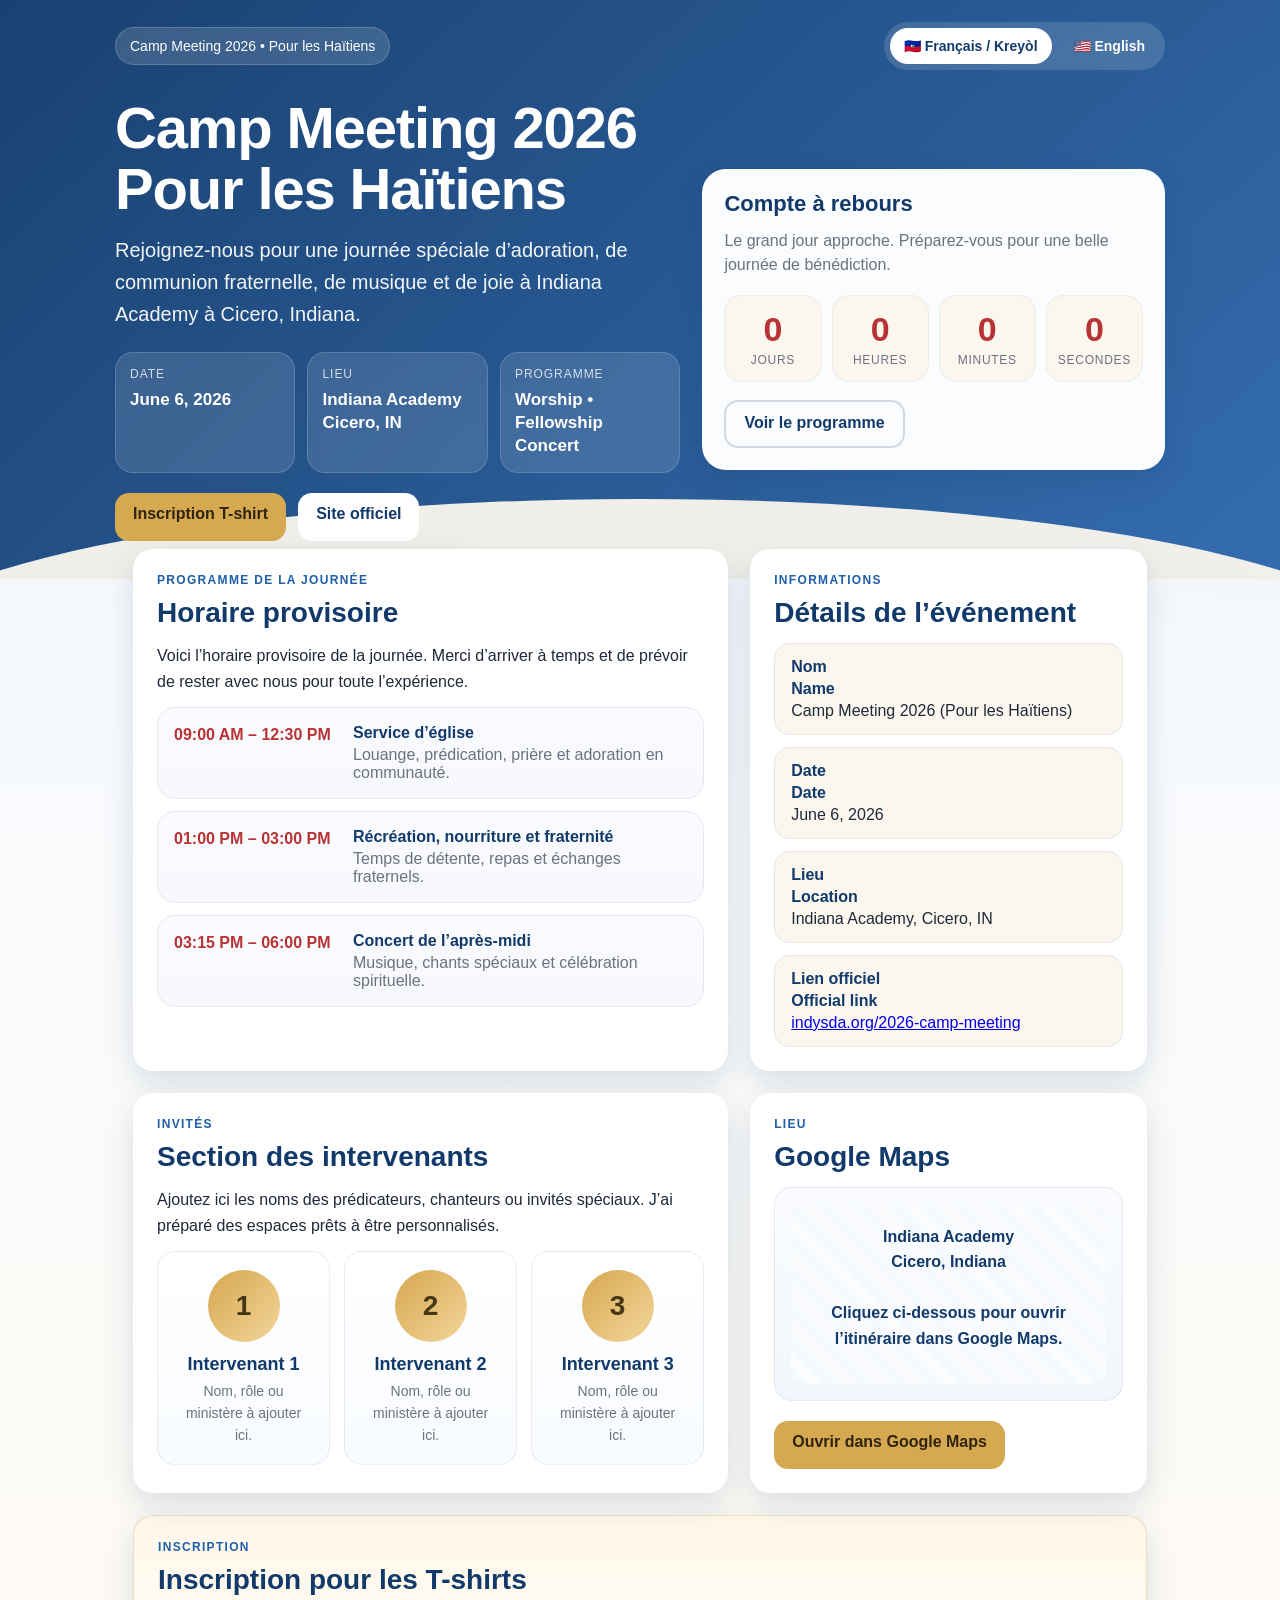
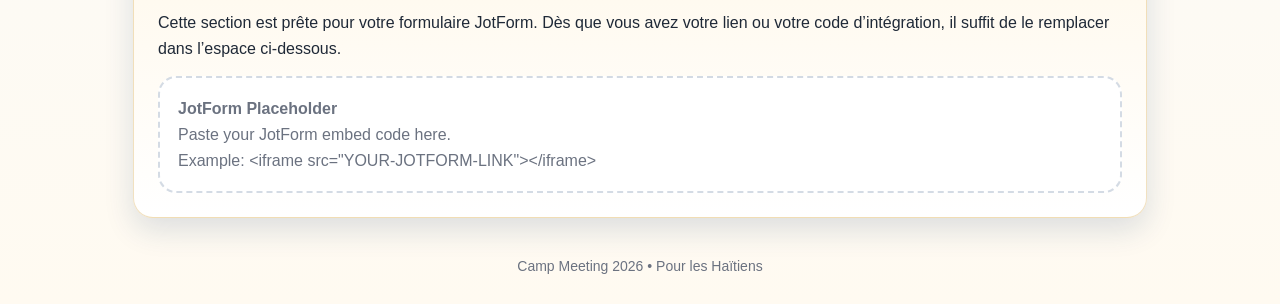
==== index.html @ 00082ad9 "Rename camp meeting 2026.html to index.html" ====
<!DOCTYPE html>
<html lang="en">
<head>
  <meta charset="UTF-8" />
  <meta name="viewport" content="width=device-width, initial-scale=1.0" />
  <title>Camp Meeting 2026 (Pour les Haïtiens)</title>
  <style>
    :root{
      --navy:#113a6b;
      --blue:#1f5ea8;
      --gold:#d6a84f;
      --cream:#fbf7ef;
      --red:#b83333;
      --text:#1f2937;
      --muted:#6b7280;
      --white:#ffffff;
      --shadow:0 12px 30px rgba(17,58,107,.14);
      --radius:20px;
    }

    *{box-sizing:border-box}
    html{scroll-behavior:smooth}
    body{
      margin:0;
      font-family: Arial, Helvetica, sans-serif;
      color:var(--text);
      background:
        radial-gradient(circle at top right, rgba(214,168,79,.18), transparent 28%),
        linear-gradient(180deg, #eef4fb 0%, #f8fafc 45%, #fffaf1 100%);
    }

    .hero{
      position:relative;
      overflow:hidden;
      padding:22px 18px 38px;
      background:
        linear-gradient(135deg, rgba(17,58,107,.96), rgba(31,94,168,.90)),
        url('') center/cover no-repeat;
      color:var(--white);
    }

    .hero::after{
      content:"";
      position:absolute;
      inset:auto -10% -80px -10%;
      height:160px;
      background:var(--cream);
      border-radius:50% 50% 0 0 / 100% 100% 0 0;
      opacity:.95;
    }

    .wrap{
      max-width:1050px;
      margin:0 auto;
      position:relative;
      z-index:2;
    }

    .topbar{
      display:flex;
      gap:12px;
      justify-content:space-between;
      align-items:center;
      flex-wrap:wrap;
      margin-bottom:28px;
    }

    .badge{
      display:inline-flex;
      align-items:center;
      gap:8px;
      background:rgba(255,255,255,.14);
      border:1px solid rgba(255,255,255,.18);
      padding:10px 14px;
      border-radius:999px;
      font-size:14px;
      backdrop-filter: blur(6px);
    }

    .lang-toggle{
      display:flex;
      gap:8px;
      background:rgba(255,255,255,.14);
      padding:6px;
      border-radius:999px;
      backdrop-filter: blur(6px);
    }

    .lang-btn{
      border:none;
      background:transparent;
      color:#fff;
      padding:10px 14px;
      border-radius:999px;
      cursor:pointer;
      font-weight:700;
      font-size:14px;
    }

    .lang-btn.active{
      background:#fff;
      color:var(--navy);
    }

    .hero-grid{
      display:grid;
      grid-template-columns:1.1fr .9fr;
      gap:22px;
      align-items:center;
    }

    .hero h1{
      font-size:clamp(32px, 6vw, 58px);
      line-height:1.05;
      margin:0 0 14px;
      letter-spacing:-.02em;
    }

    .hero p.lead{
      font-size:clamp(16px, 2.6vw, 20px);
      line-height:1.6;
      margin:0 0 22px;
      max-width:650px;
      color:rgba(255,255,255,.94);
    }

    .hero-meta{
      display:grid;
      grid-template-columns:repeat(3, minmax(120px,1fr));
      gap:12px;
      margin-top:18px;
    }

    .meta-card{
      background:rgba(255,255,255,.12);
      border:1px solid rgba(255,255,255,.16);
      border-radius:18px;
      padding:14px;
      min-height:92px;
      backdrop-filter: blur(5px);
    }

    .meta-label{
      display:block;
      font-size:12px;
      letter-spacing:.08em;
      text-transform:uppercase;
      opacity:.78;
      margin-bottom:8px;
    }

    .meta-value{
      font-size:17px;
      line-height:1.35;
      font-weight:700;
    }

    .countdown-card{
      background:rgba(255,255,255,.98);
      color:var(--navy);
      border-radius:24px;
      box-shadow:var(--shadow);
      padding:22px;
    }

    .countdown-card h2{
      margin:0 0 12px;
      font-size:22px;
    }

    .countdown-sub{
      color:var(--muted);
      margin:0 0 18px;
      line-height:1.5;
    }

    .count-grid{
      display:grid;
      grid-template-columns:repeat(4,1fr);
      gap:10px;
    }

    .count-box{
      background:var(--cream);
      border-radius:18px;
      padding:14px 10px;
      text-align:center;
      border:1px solid rgba(17,58,107,.06);
    }

    .count-num{
      display:block;
      font-size:clamp(22px, 4vw, 34px);
      font-weight:800;
      color:var(--red);
    }

    .count-label{
      font-size:12px;
      letter-spacing:.06em;
      text-transform:uppercase;
      color:var(--muted);
      margin-top:4px;
    }

    .cta-row{
      display:flex;
      flex-wrap:wrap;
      gap:12px;
      margin-top:20px;
    }

    .btn{
      display:inline-flex;
      justify-content:center;
      align-items:center;
      min-height:48px;
      padding:12px 18px;
      border-radius:14px;
      text-decoration:none;
      font-weight:700;
      transition:.2s ease;
    }

    .btn-primary{
      background:var(--gold);
      color:#2f2410;
    }

    .btn-secondary{
      background:#fff;
      color:var(--navy);
    }

    .btn-outline{
      background:transparent;
      color:var(--navy);
      border:2px solid rgba(17,58,107,.18);
    }

    .btn:hover{transform:translateY(-1px)}

    main{
      max-width:1050px;
      margin:-30px auto 40px;
      padding:0 18px;
      position:relative;
      z-index:3;
    }

    .grid{
      display:grid;
      grid-template-columns:1.2fr .8fr;
      gap:22px;
      margin-bottom:22px;
    }

    .card{
      background:var(--white);
      border-radius:var(--radius);
      box-shadow:var(--shadow);
      padding:24px;
    }

    .card h2{
      margin:0 0 14px;
      color:var(--navy);
      font-size:28px;
    }

    .card p{
      line-height:1.65;
      margin:0 0 12px;
    }

    .eyebrow{
      display:inline-block;
      font-size:12px;
      letter-spacing:.11em;
      text-transform:uppercase;
      color:var(--blue);
      font-weight:700;
      margin-bottom:10px;
    }

    .schedule-list{
      display:grid;
      gap:12px;
      margin-top:12px;
    }

    .schedule-item{
      display:grid;
      grid-template-columns:165px 1fr;
      gap:14px;
      align-items:start;
      padding:16px;
      border-radius:18px;
      background:linear-gradient(180deg, #f9fbff, #f7f8fb);
      border:1px solid rgba(17,58,107,.08);
    }

    .time{
      font-weight:800;
      color:var(--red);
      line-height:1.4;
    }

    .event{
      font-weight:700;
      color:var(--navy);
      margin-bottom:4px;
    }

    .muted{
      color:var(--muted);
    }

    .speaker-grid{
      display:grid;
      grid-template-columns:repeat(3,1fr);
      gap:14px;
      margin-top:8px;
    }

    .speaker{
      border-radius:18px;
      padding:18px;
      background:linear-gradient(180deg, #fff, #f8fbff);
      border:1px solid rgba(17,58,107,.08);
      text-align:center;
    }

    .speaker-photo{
      width:72px;
      height:72px;
      margin:0 auto 12px;
      border-radius:50%;
      background:linear-gradient(135deg, var(--gold), #f3d59b);
      display:flex;
      align-items:center;
      justify-content:center;
      color:#483714;
      font-size:28px;
      font-weight:800;
    }

    .speaker h3{
      margin:0 0 6px;
      color:var(--navy);
      font-size:18px;
    }

    .speaker p{
      margin:0;
      font-size:14px;
      color:var(--muted);
      line-height:1.55;
    }

    .info-list{
      display:grid;
      gap:12px;
      margin-top:14px;
    }

    .info-row{
      padding:14px 16px;
      border-radius:16px;
      background:var(--cream);
      border:1px solid rgba(17,58,107,.08);
    }

    .info-row strong{
      display:block;
      color:var(--navy);
      margin-bottom:4px;
    }

    .map-box{
      overflow:hidden;
      border-radius:18px;
      border:1px solid rgba(17,58,107,.08);
      background:linear-gradient(180deg,#f9fbff,#f2f6fc);
      padding:16px;
    }

    .map-placeholder{
      min-height:180px;
      border-radius:16px;
      display:flex;
      align-items:center;
      justify-content:center;
      text-align:center;
      padding:20px;
      color:var(--navy);
      background:
        linear-gradient(rgba(255,255,255,.72), rgba(255,255,255,.72)),
        repeating-linear-gradient(
          45deg,
          #dfe9f7,
          #dfe9f7 12px,
          #edf3fb 12px,
          #edf3fb 24px
        );
      font-weight:700;
      line-height:1.6;
    }

    .shirt-box{
      background:linear-gradient(180deg, #fff8ea, #fff);
      border:1px solid rgba(214,168,79,.35);
    }

    .embed-placeholder{
      margin-top:14px;
      padding:18px;
      border-radius:18px;
      border:2px dashed rgba(17,58,107,.18);
      background:#fff;
      color:var(--muted);
      line-height:1.6;
    }

    footer{
      max-width:1050px;
      margin:0 auto 30px;
      padding:0 18px;
      color:var(--muted);
      text-align:center;
      font-size:14px;
    }

    [data-lang] { display:none; }
    [data-lang].active { display:block; }

    @media (max-width: 900px){
      .hero-grid,
      .grid{
        grid-template-columns:1fr;
      }
      .hero-meta{
        grid-template-columns:1fr;
      }
      .speaker-grid{
        grid-template-columns:1fr;
      }
    }

    @media (max-width: 680px){
      .hero{
        padding:16px 14px 32px;
      }
      main{
        padding:0 14px;
      }
      .card{
        padding:18px;
      }
      .count-grid{
        grid-template-columns:repeat(2,1fr);
      }
      .schedule-item{
        grid-template-columns:1fr;
      }
      .time{
        font-size:15px;
      }
      .lang-toggle{
        width:100%;
        justify-content:center;
      }
      .lang-btn{
        flex:1;
      }
      .topbar{
        align-items:stretch;
      }
    }
  </style>
</head>
<body>
  <header class="hero">
    <div class="wrap">
      <div class="topbar">
        <div class="badge">Camp Meeting 2026 • Pour les Haïtiens</div>
        <div class="lang-toggle" aria-label="Language toggle">
          <button class="lang-btn active" data-switch="frht">🇭🇹 Français / Kreyòl</button>
          <button class="lang-btn" data-switch="en">🇺🇸 English</button>
        </div>
      </div>

      <div class="hero-grid">
        <div>
          <div data-lang="frht" class="active">
            <h1>Camp Meeting 2026<br>Pour les Haïtiens</h1>
            <p class="lead">
              Rejoignez-nous pour une journée spéciale d’adoration, de communion fraternelle,
              de musique et de joie à Indiana Academy à Cicero, Indiana.
            </p>
          </div>

          <div data-lang="en">
            <h1>Camp Meeting 2026<br>For Haitians</h1>
            <p class="lead">
              Join us for a special day of worship, fellowship, music, and joy at
              Indiana Academy in Cicero, Indiana.
            </p>
          </div>

          <div class="hero-meta">
            <div class="meta-card">
              <span class="meta-label" data-text-frht="Date" data-text-en="Date">Date</span>
              <div class="meta-value">June 6, 2026</div>
            </div>
            <div class="meta-card">
              <span class="meta-label" data-text-frht="Lieu" data-text-en="Location">Lieu</span>
              <div class="meta-value">Indiana Academy<br>Cicero, IN</div>
            </div>
            <div class="meta-card">
              <span class="meta-label" data-text-frht="Programme" data-text-en="Program">Programme</span>
              <div class="meta-value">Worship • Fellowship<br>Concert</div>
            </div>
          </div>

          <div class="cta-row">
            <a class="btn btn-primary" href="#tshirt" data-lang="frht" class="active">Inscription T-shirt</a>
            <a class="btn btn-primary" href="#tshirt" data-lang="en">T-Shirt Registration</a>

            <a class="btn btn-secondary" href="https://indysda.org/2026-camp-meeting" target="_blank" rel="noopener" data-lang="frht" class="active">Site officiel</a>
            <a class="btn btn-secondary" href="https://indysda.org/2026-camp-meeting" target="_blank" rel="noopener" data-lang="en">Official website</a>
          </div>
        </div>

        <div class="countdown-card">
          <h2 data-lang="frht" class="active">Compte à rebours</h2>
          <h2 data-lang="en">Countdown</h2>

          <p class="countdown-sub" data-lang="frht" class="active">
            Le grand jour approche. Préparez-vous pour une belle journée de bénédiction.
          </p>
          <p class="countdown-sub" data-lang="en">
            The big day is getting closer. Get ready for a blessed and joyful gathering.
          </p>

          <div class="count-grid">
            <div class="count-box"><span class="count-num" id="days">0</span><div class="count-label" data-unit="days">Days</div></div>
            <div class="count-box"><span class="count-num" id="hours">0</span><div class="count-label" data-unit="hours">Hours</div></div>
            <div class="count-box"><span class="count-num" id="minutes">0</span><div class="count-label" data-unit="minutes">Minutes</div></div>
            <div class="count-box"><span class="count-num" id="seconds">0</span><div class="count-label" data-unit="seconds">Seconds</div></div>
          </div>

          <div class="cta-row" style="margin-top:18px;">
            <a class="btn btn-outline" href="#program" data-lang="frht" class="active">Voir le programme</a>
            <a class="btn btn-outline" href="#program" data-lang="en">View schedule</a>
          </div>
        </div>
      </div>
    </div>
  </header>

  <main>
    <section class="grid">
      <div class="card" id="program">
        <span class="eyebrow" data-lang="frht" class="active">Programme de la journée</span>
        <span class="eyebrow" data-lang="en">Program for the day</span>

        <h2 data-lang="frht" class="active">Horaire provisoire</h2>
        <h2 data-lang="en">Tentative schedule</h2>

        <p data-lang="frht" class="active">
          Voici l’horaire provisoire de la journée. Merci d’arriver à temps et de prévoir
          de rester avec nous pour toute l’expérience.
        </p>
        <p data-lang="en">
          Here is the tentative schedule for the day. Please plan to arrive on time and
          stay with us for the full experience.
        </p>

        <div class="schedule-list">
          <div class="schedule-item">
            <div class="time">09:00 AM – 12:30 PM</div>
            <div>
              <div class="event" data-lang="frht" class="active">Service d’église</div>
              <div class="event" data-lang="en">Church Service</div>
              <div class="muted" data-lang="frht" class="active">Louange, prédication, prière et adoration en communauté.</div>
              <div class="muted" data-lang="en">Praise, preaching, prayer, and worship together.</div>
            </div>
          </div>

          <div class="schedule-item">
            <div class="time">01:00 PM – 03:00 PM</div>
            <div>
              <div class="event" data-lang="frht" class="active">Récréation, nourriture et fraternité</div>
              <div class="event" data-lang="en">Recreation, Food, and Fellowship</div>
              <div class="muted" data-lang="frht" class="active">Temps de détente, repas et échanges fraternels.</div>
              <div class="muted" data-lang="en">A relaxed time for food, community, and fellowship.</div>
            </div>
          </div>

          <div class="schedule-item">
            <div class="time">03:15 PM – 06:00 PM</div>
            <div>
              <div class="event" data-lang="frht" class="active">Concert de l’après-midi</div>
              <div class="event" data-lang="en">Afternoon Concert</div>
              <div class="muted" data-lang="frht" class="active">Musique, chants spéciaux et célébration spirituelle.</div>
              <div class="muted" data-lang="en">Music, special songs, and a joyful spiritual celebration.</div>
            </div>
          </div>
        </div>
      </div>

      <aside class="card">
        <span class="eyebrow" data-lang="frht" class="active">Informations</span>
        <span class="eyebrow" data-lang="en">Information</span>

        <h2 data-lang="frht" class="active">Détails de l’événement</h2>
        <h2 data-lang="en">Event details</h2>

        <div class="info-list">
          <div class="info-row">
            <strong data-lang="frht" class="active">Nom</strong>
            <strong data-lang="en">Name</strong>
            <span data-lang="frht" class="active">Camp Meeting 2026 (Pour les Haïtiens)</span>
            <span data-lang="en">Camp Meeting 2026 (For Haitians)</span>
          </div>
          <div class="info-row">
            <strong data-lang="frht" class="active">Date</strong>
            <strong data-lang="en">Date</strong>
            <span>June 6, 2026</span>
          </div>
          <div class="info-row">
            <strong data-lang="frht" class="active">Lieu</strong>
            <strong data-lang="en">Location</strong>
            <span>Indiana Academy, Cicero, IN</span>
          </div>
          <div class="info-row">
            <strong data-lang="frht" class="active">Lien officiel</strong>
            <strong data-lang="en">Official link</strong>
            <a href="https://indysda.org/2026-camp-meeting" target="_blank" rel="noopener">indysda.org/2026-camp-meeting</a>
          </div>
        </div>
      </aside>
    </section>

    <section class="grid">
      <div class="card">
        <span class="eyebrow" data-lang="frht" class="active">Invités</span>
        <span class="eyebrow" data-lang="en">Guests</span>

        <h2 data-lang="frht" class="active">Section des intervenants</h2>
        <h2 data-lang="en">Speaker section</h2>

        <p data-lang="frht" class="active">
          Ajoutez ici les noms des prédicateurs, chanteurs ou invités spéciaux.
          J’ai préparé des espaces prêts à être personnalisés.
        </p>
        <p data-lang="en">
          Add the names of the speakers, singers, or special guests here.
          I prepared ready-to-edit placeholders for you.
        </p>

        <div class="speaker-grid">
          <div class="speaker">
            <div class="speaker-photo">1</div>
            <h3 data-lang="frht" class="active">Intervenant 1</h3>
            <h3 data-lang="en">Speaker 1</h3>
            <p data-lang="frht" class="active">Nom, rôle ou ministère à ajouter ici.</p>
            <p data-lang="en">Add name, role, or ministry here.</p>
          </div>

          <div class="speaker">
            <div class="speaker-photo">2</div>
            <h3 data-lang="frht" class="active">Intervenant 2</h3>
            <h3 data-lang="en">Speaker 2</h3>
            <p data-lang="frht" class="active">Nom, rôle ou ministère à ajouter ici.</p>
            <p data-lang="en">Add name, role, or ministry here.</p>
          </div>

          <div class="speaker">
            <div class="speaker-photo">3</div>
            <h3 data-lang="frht" class="active">Intervenant 3</h3>
            <h3 data-lang="en">Speaker 3</h3>
            <p data-lang="frht" class="active">Nom, rôle ou ministère à ajouter ici.</p>
            <p data-lang="en">Add name, role, or ministry here.</p>
          </div>
        </div>
      </div>

      <div class="card">
        <span class="eyebrow" data-lang="frht" class="active">Lieu</span>
        <span class="eyebrow" data-lang="en">Location</span>

        <h2 data-lang="frht" class="active">Google Maps</h2>
        <h2 data-lang="en">Google Maps</h2>

        <div class="map-box">
          <div class="map-placeholder" data-lang="frht" class="active">
            Indiana Academy<br>
            Cicero, Indiana<br><br>
            Cliquez ci-dessous pour ouvrir l’itinéraire dans Google Maps.
          </div>
          <div class="map-placeholder" data-lang="en">
            Indiana Academy<br>
            Cicero, Indiana<br><br>
            Tap below to open directions in Google Maps.
          </div>
        </div>

        <div class="cta-row">
          <a class="btn btn-primary" target="_blank" rel="noopener"
             href="https://www.google.com/maps/search/?api=1&query=Indiana+Academy+Cicero+IN"
             data-lang="frht" class="active">Ouvrir dans Google Maps</a>
          <a class="btn btn-primary" target="_blank" rel="noopener"
             href="https://www.google.com/maps/search/?api=1&query=Indiana+Academy+Cicero+IN"
             data-lang="en">Open in Google Maps</a>
        </div>
      </div>
    </section>

    <section class="card shirt-box" id="tshirt">
      <span class="eyebrow" data-lang="frht" class="active">Inscription</span>
      <span class="eyebrow" data-lang="en">Registration</span>

      <h2 data-lang="frht" class="active">Inscription pour les T-shirts</h2>
      <h2 data-lang="en">T-Shirt registration</h2>

      <p data-lang="frht" class="active">
        Cette section est prête pour votre formulaire JotForm. Dès que vous avez votre lien
        ou votre code d’intégration, il suffit de le remplacer dans l’espace ci-dessous.
      </p>
      <p data-lang="en">
        This section is ready for your JotForm. Once you have your link or embed code,
        simply replace the area below.
      </p>

      <div class="embed-placeholder">
        <strong>JotForm Placeholder</strong><br>
        Paste your JotForm embed code here.<br>
        Example: &lt;iframe src="YOUR-JOTFORM-LINK"&gt;&lt;/iframe&gt;
      </div>
    </section>
  </main>

  <footer>
    Camp Meeting 2026 • Pour les Haïtiens
  </footer>

  <script>
    const targetDate = new Date("2026-06-06T09:00:00").getTime();

    function updateCountdown() {
      const now = new Date().getTime();
      let distance = targetDate - now;

      if (distance < 0) distance = 0;

      const days = Math.floor(distance / (1000 * 60 * 60 * 24));
      const hours = Math.floor((distance / (1000 * 60 * 60)) % 24);
      const minutes = Math.floor((distance / (1000 * 60)) % 60);
      const seconds = Math.floor((distance / 1000) % 60);

      document.getElementById("days").textContent = days;
      document.getElementById("hours").textContent = hours;
      document.getElementById("minutes").textContent = minutes;
      document.getElementById("seconds").textContent = seconds;
    }

    updateCountdown();
    setInterval(updateCountdown, 1000);

    const langButtons = document.querySelectorAll(".lang-btn");
    const langBlocks = document.querySelectorAll("[data-lang]");
    const unitLabels = {
      frht: { days: "Jours", hours: "Heures", minutes: "Minutes", seconds: "Secondes" },
      en:   { days: "Days", hours: "Hours", minutes: "Minutes", seconds: "Seconds" }
    };

    function setLanguage(lang) {
      langBlocks.forEach(el => {
        el.classList.toggle("active", el.dataset.lang === lang);
      });

      langButtons.forEach(btn => {
        btn.classList.toggle("active", btn.dataset.switch === lang);
      });

      document.querySelectorAll("[data-unit]").forEach(el => {
        const key = el.dataset.unit;
        el.textContent = unitLabels[lang][key];
      });

      document.documentElement.lang = lang === "frht" ? "fr" : "en";
    }

    langButtons.forEach(btn => {
      btn.addEventListener("click", () => setLanguage(btn.dataset.switch));
    });

    setLanguage("frht");
  </script>
</body>
</html>
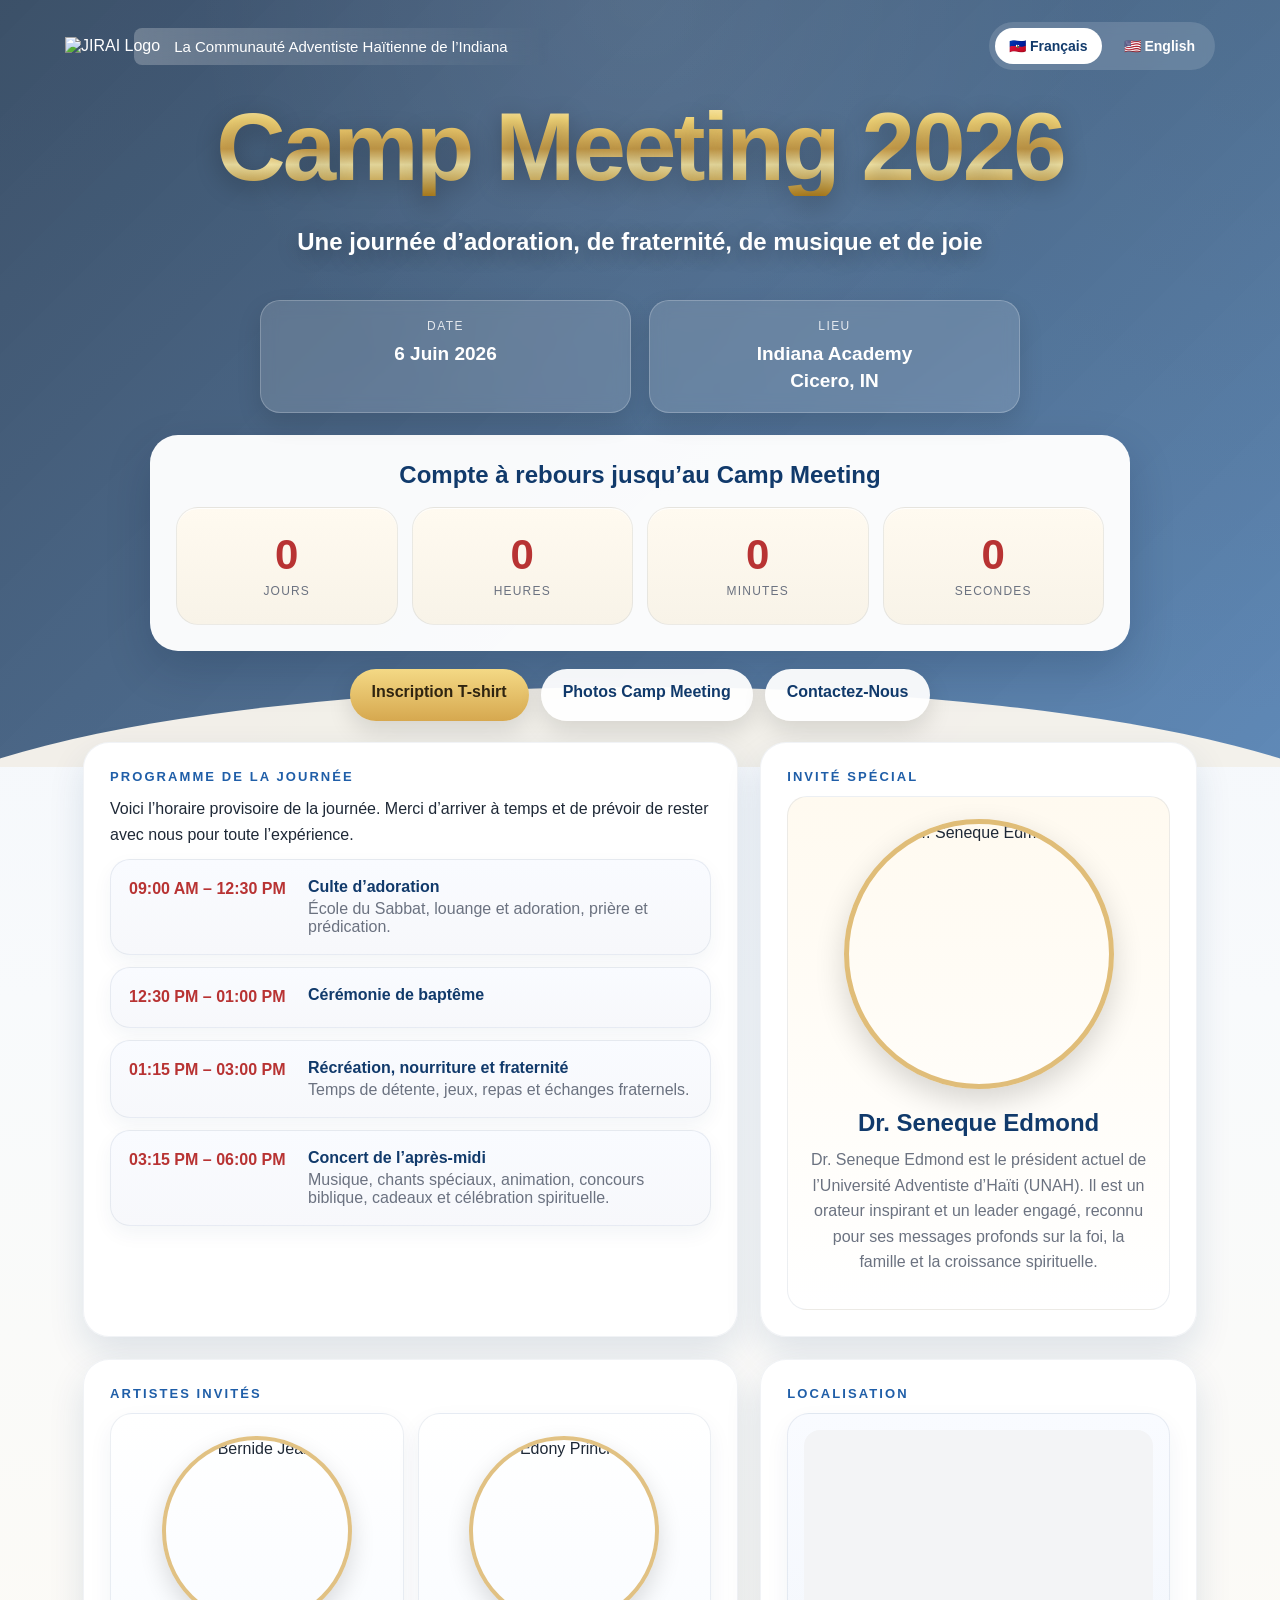
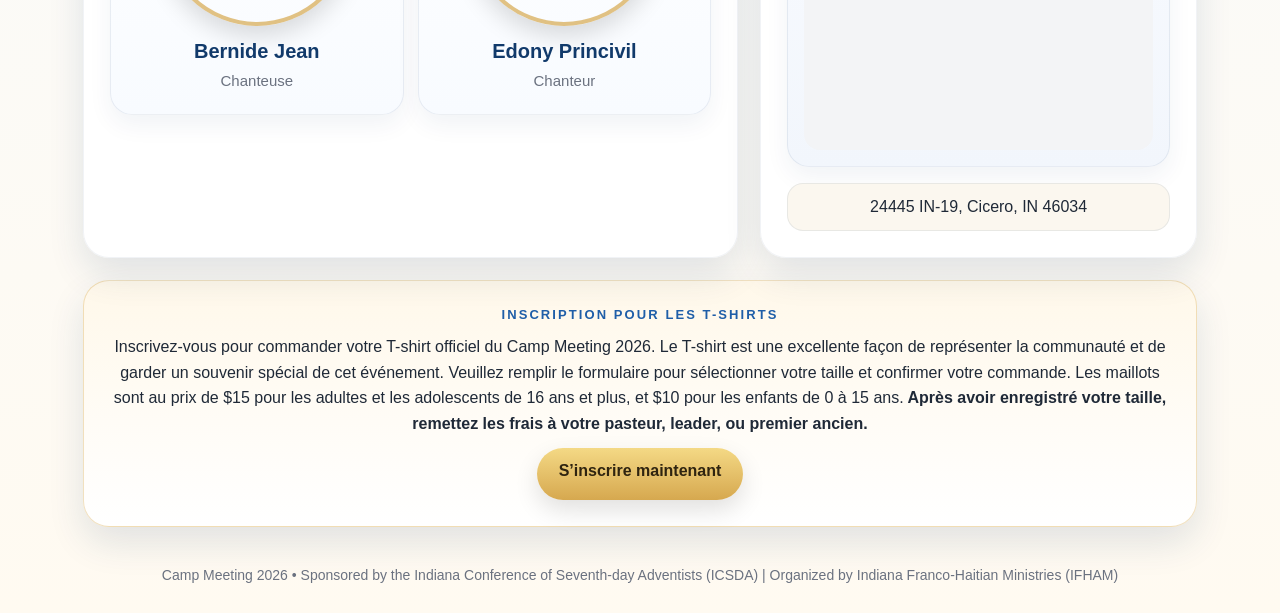
==== commit 341b06e1: "Add files via upload" ====
--- a/index.html
+++ b/index.html
@@ -3,40 +3,55 @@
 <head>
   <meta charset="UTF-8" />
   <meta name="viewport" content="width=device-width, initial-scale=1.0" />
-  <title>Camp Meeting 2026 (Pour les Haïtiens)</title>
+  <title>Camp Meeting 2026</title>
   <style>
     :root{
       --navy:#113a6b;
       --blue:#1f5ea8;
       --gold:#d6a84f;
+      --gold-light:#f7d97a;
+      --gold-pale:#fff6c7;
       --cream:#fbf7ef;
       --red:#b83333;
       --text:#1f2937;
       --muted:#6b7280;
       --white:#ffffff;
       --shadow:0 12px 30px rgba(17,58,107,.14);
-      --radius:20px;
+      --shadow-soft:0 16px 36px rgba(17,58,107,.12);
+      --radius:24px;
     }
 
     *{box-sizing:border-box}
     html{scroll-behavior:smooth}
+
     body{
       margin:0;
-      font-family: Arial, Helvetica, sans-serif;
+      font-family:Arial, Helvetica, sans-serif;
       color:var(--text);
       background:
         radial-gradient(circle at top right, rgba(214,168,79,.18), transparent 28%),
         linear-gradient(180deg, #eef4fb 0%, #f8fafc 45%, #fffaf1 100%);
     }
 
+    a{color:inherit}
+
     .hero{
       position:relative;
       overflow:hidden;
-      padding:22px 18px 38px;
+      padding:22px 18px 46px;
       background:
-        linear-gradient(135deg, rgba(17,58,107,.96), rgba(31,94,168,.90)),
-        url('') center/cover no-repeat;
+        linear-gradient(135deg, rgba(10,34,63,.78), rgba(24,84,150,.68)),
+        url('images/indiana-academy.jpg') center/cover no-repeat;
       color:var(--white);
+      z-index:1;
+    }
+
+    .hero::before{
+      content:"";
+      position:absolute;
+      inset:0;
+      background:radial-gradient(circle at top center, rgba(255,255,255,.08), transparent 45%);
+      z-index:0;
     }
 
     .hero::after{
@@ -49,8 +64,27 @@
       opacity:.95;
     }
 
+    .clouds{
+      position:absolute;
+      top:0;
+      left:0;
+      width:200%;
+      height:100%;
+      background:url('images/cloud.png') repeat-x;
+      background-size:auto 100%;
+      opacity:.28;
+      animation:moveClouds 70s linear infinite;
+      z-index:1;
+      pointer-events:none;
+    }
+
+    @keyframes moveClouds{
+      from{transform:translateX(0)}
+      to{transform:translateX(-50%)}
+    }
+
     .wrap{
-      max-width:1050px;
+      max-width:1150px;
       margin:0 auto;
       position:relative;
       z-index:2;
@@ -58,32 +92,53 @@
 
     .topbar{
       display:flex;
-      gap:12px;
-      justify-content:space-between;
       align-items:center;
+      gap:14px;
+      margin-bottom:28px;
       flex-wrap:wrap;
-      margin-bottom:28px;
-    }
-
-    .badge{
-      display:inline-flex;
-      align-items:center;
-      gap:8px;
-      background:rgba(255,255,255,.14);
-      border:1px solid rgba(255,255,255,.18);
-      padding:10px 14px;
-      border-radius:999px;
-      font-size:14px;
-      backdrop-filter: blur(6px);
-    }
+    }
+
+    .logo img{
+      height:150px;
+      width:auto;
+      object-fit:contain;
+      position:relative;
+      z-index:3;
+      flex-shrink:0;
+    }
+
+    @media (min-width:768px){
+      .logo img{height:170px}
+    }
+
+    .logo-text{
+      position:relative;
+      z-index:1;
+      margin-left:-40px;
+      font-size:15px;
+      font-weight:500;
+      color:#ffffff;
+      padding:10px 40px;
+      border-radius:8px;
+      background:linear-gradient(
+        to right,
+        rgba(255,255,255,0.25),
+        rgba(255,255,255,0.00)
+      );
+      backdrop-filter:blur(8px);
+    }
+
+    .logo-text span{display:none}
+    .logo-text span.active{display:inline}
 
     .lang-toggle{
+      margin-left:auto;
       display:flex;
       gap:8px;
       background:rgba(255,255,255,.14);
       padding:6px;
       border-radius:999px;
-      backdrop-filter: blur(6px);
+      backdrop-filter:blur(6px);
     }
 
     .lang-btn{
@@ -102,133 +157,164 @@
       color:var(--navy);
     }
 
-    .hero-grid{
-      display:grid;
-      grid-template-columns:1.1fr .9fr;
-      gap:22px;
-      align-items:center;
-    }
-
-    .hero h1{
-      font-size:clamp(32px, 6vw, 58px);
-      line-height:1.05;
-      margin:0 0 14px;
-      letter-spacing:-.02em;
-    }
-
-    .hero p.lead{
-      font-size:clamp(16px, 2.6vw, 20px);
-      line-height:1.6;
-      margin:0 0 22px;
-      max-width:650px;
-      color:rgba(255,255,255,.94);
-    }
-
-    .hero-meta{
-      display:grid;
-      grid-template-columns:repeat(3, minmax(120px,1fr));
-      gap:12px;
-      margin-top:18px;
+    .hero-title-center{
+      text-align:center;
+      margin-bottom:18px;
+    }
+
+    .hero-title-center h1{
+      font-size:clamp(54px, 8vw, 96px);
+      margin:0;
+      font-weight:900;
+      letter-spacing:-0.03em;
+      line-height:1.02;
+      background:linear-gradient(
+        180deg,
+        var(--gold-pale) 0%,
+        var(--gold-light) 22%,
+        var(--gold) 52%,
+        #fff0ad 68%,
+        #b8851f 100%
+      );
+      -webkit-background-clip:text;
+      -webkit-text-fill-color:transparent;
+      background-clip:text;
+      color:transparent;
+      text-shadow:0 6px 24px rgba(0,0,0,.25);
+    }
+
+    .hero-subtitle{
+      font-size:clamp(16px, 2.6vw, 24px);
+      font-weight:800;
+      line-height:3;
+      margin:10px auto 22px;
+      color:#ffffff;
+      text-align:center;
+      max-width:900px;
+      text-shadow:0 4px 20px rgba(0,0,0,.35);
+    }
+
+    .hero-meta-center{
+      display:flex;
+      justify-content:center;
+      gap:18px;
+      margin:0 auto 22px;
+      max-width:760px;
+      flex-wrap:wrap;
     }
 
     .meta-card{
-      background:rgba(255,255,255,.12);
-      border:1px solid rgba(255,255,255,.16);
-      border-radius:18px;
-      padding:14px;
-      min-height:92px;
-      backdrop-filter: blur(5px);
+      flex:1 1 280px;
+      background:rgba(255,255,255,.14);
+      border:1px solid rgba(255,255,255,.22);
+      border-radius:20px;
+      padding:18px;
+      text-align:center;
+      backdrop-filter:blur(8px);
+      box-shadow:0 10px 24px rgba(0,0,0,.12);
+    }
+
+    .meta-link{
+      text-decoration:none;
+      cursor:pointer;
+      transition:.22s ease;
+    }
+
+    .meta-link:hover{
+      transform:translateY(-2px) scale(1.01);
+      background:rgba(255,255,255,.22);
     }
 
     .meta-label{
       display:block;
       font-size:12px;
-      letter-spacing:.08em;
+      letter-spacing:.12em;
       text-transform:uppercase;
-      opacity:.78;
+      opacity:.82;
       margin-bottom:8px;
     }
 
     .meta-value{
-      font-size:17px;
-      line-height:1.35;
-      font-weight:700;
-    }
-
-    .countdown-card{
-      background:rgba(255,255,255,.98);
+      font-size:19px;
+      line-height:1.4;
+      font-weight:800;
+    }
+
+    .full-width-countdown{
+      max-width:980px;
+      margin:0 auto 18px;
+      padding:26px;
+      border-radius:28px;
+      background:rgba(255,255,255,.97);
+      box-shadow:0 18px 45px rgba(8,24,48,.18);
+    }
+
+    .full-width-countdown h2{
+      margin:0 0 18px;
+      font-size:24px;
+      text-align:center;
       color:var(--navy);
-      border-radius:24px;
-      box-shadow:var(--shadow);
-      padding:22px;
-    }
-
-    .countdown-card h2{
-      margin:0 0 12px;
-      font-size:22px;
-    }
-
-    .countdown-sub{
-      color:var(--muted);
-      margin:0 0 18px;
-      line-height:1.5;
     }
 
     .count-grid{
       display:grid;
       grid-template-columns:repeat(4,1fr);
-      gap:10px;
+      gap:14px;
     }
 
     .count-box{
-      background:var(--cream);
-      border-radius:18px;
-      padding:14px 10px;
+      background:linear-gradient(180deg, #fffaf0, #f8f3e8);
+      border-radius:22px;
+      padding:26px 16px;
       text-align:center;
-      border:1px solid rgba(17,58,107,.06);
+      border:1px solid rgba(17,58,107,.08);
+      box-shadow:inset 0 1px 0 rgba(255,255,255,.8);
     }
 
     .count-num{
       display:block;
-      font-size:clamp(22px, 4vw, 34px);
-      font-weight:800;
+      font-size:clamp(28px, 4vw, 42px);
+      font-weight:900;
       color:var(--red);
+      line-height:1;
     }
 
     .count-label{
+      margin-top:8px;
       font-size:12px;
-      letter-spacing:.06em;
+      letter-spacing:.1em;
       text-transform:uppercase;
       color:var(--muted);
-      margin-top:4px;
-    }
-
-    .cta-row{
+    }
+
+    .hero-actions{
       display:flex;
+      justify-content:center;
       flex-wrap:wrap;
       gap:12px;
-      margin-top:20px;
+      margin-top:10px;
     }
 
     .btn{
       display:inline-flex;
       justify-content:center;
       align-items:center;
-      min-height:48px;
-      padding:12px 18px;
-      border-radius:14px;
+      min-height:52px;
+      padding:14px 22px;
+      border-radius:999px;
       text-decoration:none;
-      font-weight:700;
-      transition:.2s ease;
+      font-weight:800;
+      transition:.22s ease;
+      box-shadow:0 10px 24px rgba(0,0,0,.12);
     }
 
     .btn-primary{
-      background:var(--gold);
+      background:linear-gradient(180deg, #f4d985, #d6a84f);
       color:#2f2410;
     }
 
     .btn-secondary{
-      background:#fff;
+      background:rgba(255,255,255,.94);
       color:var(--navy);
     }
 
@@ -238,11 +324,13 @@
       border:2px solid rgba(17,58,107,.18);
     }
 
-    .btn:hover{transform:translateY(-1px)}
+    .btn:hover{
+      transform:translateY(-2px) scale(1.01);
+    }
 
     main{
-      max-width:1050px;
-      margin:-30px auto 40px;
+      max-width:1150px;
+      margin:-25px auto 40px;
       padding:0 18px;
       position:relative;
       z-index:3;
@@ -256,31 +344,32 @@
     }
 
     .card{
-      background:var(--white);
-      border-radius:var(--radius);
-      box-shadow:var(--shadow);
-      padding:24px;
+      background:rgba(255,255,255,.98);
+      border-radius:26px;
+      box-shadow:0 16px 36px rgba(17,58,107,.12);
+      padding:26px;
+      border:1px solid rgba(17,58,107,.06);
     }
 
     .card h2{
       margin:0 0 14px;
       color:var(--navy);
-      font-size:28px;
+      font-size:30px;
     }
 
     .card p{
-      line-height:1.65;
+      line-height:1.6;
       margin:0 0 12px;
     }
 
     .eyebrow{
       display:inline-block;
-      font-size:12px;
-      letter-spacing:.11em;
+      font-size:13px;
+      letter-spacing:.16em;
       text-transform:uppercase;
       color:var(--blue);
-      font-weight:700;
-      margin-bottom:10px;
+      font-weight:800;
+      margin-bottom:12px;
     }
 
     .schedule-list{
@@ -294,20 +383,21 @@
       grid-template-columns:165px 1fr;
       gap:14px;
       align-items:start;
-      padding:16px;
-      border-radius:18px;
+      padding:18px;
+      border-radius:20px;
       background:linear-gradient(180deg, #f9fbff, #f7f8fb);
       border:1px solid rgba(17,58,107,.08);
+      box-shadow:0 8px 20px rgba(17,58,107,.05);
     }
 
     .time{
-      font-weight:800;
+      font-weight:900;
       color:var(--red);
       line-height:1.4;
     }
 
     .event{
-      font-weight:700;
+      font-weight:800;
       color:var(--navy);
       margin-bottom:4px;
     }
@@ -316,52 +406,101 @@
       color:var(--muted);
     }
 
+    .guest-feature{
+      display:flex;
+      flex-direction:column;
+      align-items:center;
+      text-align:center;
+      padding:22px;
+      border-radius:20px;
+      background:linear-gradient(180deg, #fffaf0, #fff);
+      border:1px solid rgba(17,58,107,.08);
+    }
+
+    .guest-img{
+      width:270px;
+      height:270px;
+      object-fit:cover;
+      border-radius:50%;
+      border:5px solid rgba(214,168,79,.75);
+      box-shadow:0 12px 30px rgba(0,0,0,.16);
+      margin-bottom:14px;
+    }
+
+    .guest-name{
+      margin:6px 0 10px;
+      color:var(--navy);
+      font-size:24px;
+    }
+
+    .guest-bio{
+      margin:0;
+      color:var(--muted);
+      line-height:1.65;
+      max-width:500px;
+    }
+
     .speaker-grid{
       display:grid;
-      grid-template-columns:repeat(3,1fr);
+      grid-template-columns:repeat(2,1fr);
       gap:14px;
       margin-top:8px;
     }
 
     .speaker{
-      border-radius:18px;
-      padding:18px;
+      border-radius:22px;
+      padding:22px;
       background:linear-gradient(180deg, #fff, #f8fbff);
       border:1px solid rgba(17,58,107,.08);
       text-align:center;
-    }
-
-    .speaker-photo{
-      width:72px;
-      height:72px;
-      margin:0 auto 12px;
+      box-shadow:0 10px 24px rgba(17,58,107,.06);
+    }
+
+    .artist-img{
+      width:190px;
+      height:190px;
+      object-fit:cover;
       border-radius:50%;
-      background:linear-gradient(135deg, var(--gold), #f3d59b);
-      display:flex;
-      align-items:center;
-      justify-content:center;
-      color:#483714;
-      font-size:28px;
-      font-weight:800;
+      margin:0 auto 14px;
+      display:block;
+      border:4px solid rgba(214,168,79,.7);
+      box-shadow:0 10px 24px rgba(0,0,0,.14);
+    }
+
+    .speaker:hover .artist-img{
+      transform:scale(1.05);
+      transition:.2s ease;
     }
 
     .speaker h3{
       margin:0 0 6px;
       color:var(--navy);
-      font-size:18px;
+      font-size:20px;
     }
 
     .speaker p{
       margin:0;
-      font-size:14px;
+      font-size:15px;
       color:var(--muted);
       line-height:1.55;
     }
 
-    .info-list{
-      display:grid;
-      gap:12px;
-      margin-top:14px;
+    .map-box{
+      overflow:hidden;
+      border-radius:22px;
+      border:1px solid rgba(17,58,107,.08);
+      background:linear-gradient(180deg,#f9fbff,#f2f6fc);
+      padding:16px;
+      box-shadow:0 10px 24px rgba(17,58,107,.06);
+    }
+
+    .map-embed{
+      width:100%;
+      height:320px;
+      border:0;
+      border-radius:16px;
+      display:block;
+      background:#f3f4f6;
     }
 
     .info-row{
@@ -369,42 +508,8 @@
       border-radius:16px;
       background:var(--cream);
       border:1px solid rgba(17,58,107,.08);
-    }
-
-    .info-row strong{
-      display:block;
-      color:var(--navy);
-      margin-bottom:4px;
-    }
-
-    .map-box{
-      overflow:hidden;
-      border-radius:18px;
-      border:1px solid rgba(17,58,107,.08);
-      background:linear-gradient(180deg,#f9fbff,#f2f6fc);
-      padding:16px;
-    }
-
-    .map-placeholder{
-      min-height:180px;
-      border-radius:16px;
-      display:flex;
-      align-items:center;
-      justify-content:center;
       text-align:center;
-      padding:20px;
-      color:var(--navy);
-      background:
-        linear-gradient(rgba(255,255,255,.72), rgba(255,255,255,.72)),
-        repeating-linear-gradient(
-          45deg,
-          #dfe9f7,
-          #dfe9f7 12px,
-          #edf3fb 12px,
-          #edf3fb 24px
-        );
-      font-weight:700;
-      line-height:1.6;
+      margin-top:16px;
     }
 
     .shirt-box{
@@ -412,14 +517,25 @@
       border:1px solid rgba(214,168,79,.35);
     }
 
-    .embed-placeholder{
-      margin-top:14px;
-      padding:18px;
-      border-radius:18px;
-      border:2px dashed rgba(17,58,107,.18);
-      background:#fff;
-      color:var(--muted);
-      line-height:1.6;
+    .contact-grid{
+      display:grid;
+      grid-template-columns:repeat(3,1fr);
+      gap:14px;
+      margin-top:12px;
+    }
+
+    .contact-item{
+      background:linear-gradient(180deg, #fff, #f8fbff);
+      border:1px solid rgba(17,58,107,.08);
+      border-radius:20px;
+      padding:20px;
+      text-align:center;
+    }
+
+    .contact-item h3{
+      margin:0 0 8px;
+      font-size:18px;
+      color:var(--navy);
     }
 
     footer{
@@ -431,319 +547,407 @@
       font-size:14px;
     }
 
-    [data-lang] { display:none; }
-    [data-lang].active { display:block; }
-
-    @media (max-width: 900px){
-      .hero-grid,
+    [data-lang]{display:none}
+    [data-lang].active{display:block}
+
+    @media (max-width:900px){
       .grid{
         grid-template-columns:1fr;
       }
-      .hero-meta{
+
+      .count-grid{
+        grid-template-columns:repeat(2,1fr);
+      }
+
+      .speaker-grid,
+      .contact-grid{
         grid-template-columns:1fr;
       }
-      .speaker-grid{
-        grid-template-columns:1fr;
-      }
-    }
-
-    @media (max-width: 680px){
+    }
+
+    @media (max-width:680px){
+      .logo-text{
+        font-size:14px;
+        margin-left:0;
+      }
+
+      .lang-toggle{
+        margin-left:0;
+        justify-content:center;
+        width:100%;
+      }
+
       .hero{
-        padding:16px 14px 32px;
-      }
+        padding:16px 14px 34px;
+      }
+
       main{
         padding:0 14px;
       }
+
       .card{
-        padding:18px;
-      }
-      .count-grid{
-        grid-template-columns:repeat(2,1fr);
-      }
+        padding:20px;
+      }
+
       .schedule-item{
         grid-template-columns:1fr;
       }
-      .time{
-        font-size:15px;
-      }
-      .lang-toggle{
+
+      .hero-title-center h1{
+        font-size:clamp(42px, 11vw, 64px);
+      }
+
+      .hero-subtitle{
+        font-size:20px;
+        line-height:1.35;
+      }
+
+      .full-width-countdown{
+        padding:18px;
+      }
+
+      .hero-actions{
+        gap:10px;
+      }
+
+      .btn{
         width:100%;
-        justify-content:center;
-      }
-      .lang-btn{
-        flex:1;
-      }
-      .topbar{
-        align-items:stretch;
-      }
+      }
+
+      .map-embed{
+        height:260px;
+      }
+
+      .guest-img{
+        width:220px;
+        height:220px;
+      }
+
+      .artist-img{
+        width:160px;
+        height:160px;
+      }
+    }
+
+    /* ================================
+       Mobile-friendly responsive fixes
+       Added to improve phone/tablet layout
+       ================================ */
+    html, body{ max-width:100%; overflow-x:hidden; }
+    img, iframe{ max-width:100%; }
+
+    @media (max-width: 900px){
+      .wrap, main, footer{ width:100%; }
+      .grid{ grid-template-columns:1fr !important; }
+      .hero-meta-center, .hero-meta{ display:grid; grid-template-columns:1fr; gap:12px; width:100%; }
+      .meta-card{ width:100%; }
+      .speaker-grid, .contact-grid{ grid-template-columns:1fr !important; }
+    }
+
+    @media (max-width: 700px){
+      .hero{ padding:14px 12px 34px !important; background-position:center top; }
+      .hero::after{ height:90px; bottom:-46px; }
+      .topbar{ display:grid; grid-template-columns:1fr; justify-items:center; text-align:center; gap:10px; margin-bottom:18px; }
+      .logo img{ height:96px !important; max-width:140px; }
+      .logo-text{ margin-left:0 !important; padding:9px 14px !important; width:100%; max-width:360px; font-size:13px !important; line-height:1.35; background:rgba(255,255,255,.16); }
+      .lang-toggle{ margin-left:0 !important; width:100%; max-width:360px; justify-content:center; flex-wrap:wrap; border-radius:18px; }
+      .lang-btn{ flex:1 1 130px; padding:10px 8px; font-size:13px; }
+      .hero-title-center{ margin-bottom:12px; }
+      .hero-title-center h1{ font-size:clamp(34px, 13vw, 52px) !important; line-height:1.05; overflow-wrap:anywhere; }
+      .hero-subtitle{ font-size:clamp(16px, 5vw, 20px) !important; line-height:1.35 !important; margin:10px auto 16px !important; }
+      .full-width-countdown{ padding:16px 12px !important; border-radius:20px !important; margin-bottom:16px !important; }
+      .full-width-countdown h2{ font-size:19px !important; }
+      .count-grid{ grid-template-columns:repeat(2, minmax(0,1fr)) !important; gap:10px !important; }
+      .count-box{ padding:16px 8px !important; border-radius:16px !important; }
+      .count-num{ font-size:32px !important; }
+      .count-label{ font-size:10px !important; letter-spacing:.08em !important; }
+      .hero-actions, .btn-row{ width:100%; display:grid !important; grid-template-columns:1fr; gap:10px; }
+      .btn{ width:100%; min-height:48px; padding:13px 16px; text-align:center; }
+      main{ margin:-16px auto 30px !important; padding:0 12px !important; }
+      .card{ padding:18px !important; border-radius:20px !important; }
+      .card h2{ font-size:24px !important; line-height:1.2; }
+      .card p{ font-size:15px; }
+      .schedule-item{ grid-template-columns:1fr !important; padding:15px !important; }
+      .guest-img{ width:min(210px, 78vw) !important; height:min(210px, 78vw) !important; }
+      .artist-img{ width:min(155px, 66vw) !important; height:min(155px, 66vw) !important; }
+      .map-box{ min-height:auto !important; }
+      .map-embed{ height:300px !important; }
+      footer{ font-size:12px; line-height:1.5; padding:0 14px; }
+    }
+
+    @media (max-width: 520px){
+      .filter-bar{ display:grid !important; grid-template-columns:1fr; gap:10px; }
+      .filter-btn{ width:100%; padding:13px 14px; }
+      .gallery{ grid-template-columns:1fr !important; }
+      .photo-card{ min-height:auto !important; }
+      .photo-card img{ height:230px !important; }
+      .photo-label{ font-size:13px; }
+      .lightbox{ padding:12px !important; }
+      .lightbox img{ max-height:72vh !important; }
+      .lightbox-btn{ width:42px !important; height:42px !important; font-size:30px !important; }
+      .prev{ left:8px !important; }
+      .next{ right:8px !important; }
+    }
+
+    @media (max-width: 390px){
+      .count-grid{ grid-template-columns:1fr !important; }
+      .hero-title-center h1{ font-size:36px !important; }
     }
   </style>
 </head>
 <body>
   <header class="hero">
+    <div class="clouds"></div>
+
     <div class="wrap">
       <div class="topbar">
-        <div class="badge">Camp Meeting 2026 • Pour les Haïtiens</div>
+        <div class="logo">
+          <img src="images/logo.png" alt="JIRAI Logo">
+        </div>
+
+        <div class="logo-text">
+          <span data-lang="en">The Indiana Adventist Haitian Community</span>
+          <span data-lang="frht">La Communauté Adventiste Haïtienne de l’Indiana</span>
+        </div>
+
         <div class="lang-toggle" aria-label="Language toggle">
-          <button class="lang-btn active" data-switch="frht">🇭🇹 Français / Kreyòl</button>
+          <button class="lang-btn active" data-switch="frht">🇭🇹 Français</button>
           <button class="lang-btn" data-switch="en">🇺🇸 English</button>
         </div>
       </div>
 
-      <div class="hero-grid">
-        <div>
-          <div data-lang="frht" class="active">
-            <h1>Camp Meeting 2026<br>Pour les Haïtiens</h1>
-            <p class="lead">
-              Rejoignez-nous pour une journée spéciale d’adoration, de communion fraternelle,
-              de musique et de joie à Indiana Academy à Cicero, Indiana.
-            </p>
+      <div class="hero-title-center">
+        <h1 data-lang="frht" class="active">Camp Meeting 2026</h1>
+        <h1 data-lang="en">Camp Meeting 2026</h1>
+
+        <h2 class="hero-subtitle active" data-lang="frht">
+          Une journée d’adoration, de fraternité, de musique et de joie
+        </h2>
+
+        <h2 class="hero-subtitle" data-lang="en">
+          A day of worship, fellowship, music, and joy
+        </h2>
+      </div>
+
+      <div class="hero-meta hero-meta-center">
+        <div class="meta-card">
+          <span class="meta-label">Date</span>
+          <div class="meta-value active" data-lang="frht">6 Juin 2026</div>
+          <div class="meta-value" data-lang="en">June 6, 2026</div>
+        </div>
+
+        <a class="meta-card meta-link" href="#location" aria-label="View Camp Meeting location map">
+          <span class="meta-label active" data-lang="frht">Lieu</span>
+          <span class="meta-label" data-lang="en">Location</span>
+          <div class="meta-value">Indiana Academy<br>Cicero, IN</div>
+        </a>
+      </div>
+
+      <div class="countdown-card full-width-countdown">
+        <h2 data-lang="frht" class="active">Compte à rebours jusqu’au Camp Meeting</h2>
+        <h2 data-lang="en">Countdown to Camp Meeting</h2>
+
+        <div class="count-grid">
+          <div class="count-box">
+            <span class="count-num" id="days">0</span>
+            <div class="count-label" data-unit="days">Days</div>
           </div>
-
-          <div data-lang="en">
-            <h1>Camp Meeting 2026<br>For Haitians</h1>
-            <p class="lead">
-              Join us for a special day of worship, fellowship, music, and joy at
-              Indiana Academy in Cicero, Indiana.
-            </p>
+          <div class="count-box">
+            <span class="count-num" id="hours">0</span>
+            <div class="count-label" data-unit="hours">Hours</div>
           </div>
-
-          <div class="hero-meta">
-            <div class="meta-card">
-              <span class="meta-label" data-text-frht="Date" data-text-en="Date">Date</span>
-              <div class="meta-value">June 6, 2026</div>
-            </div>
-            <div class="meta-card">
-              <span class="meta-label" data-text-frht="Lieu" data-text-en="Location">Lieu</span>
-              <div class="meta-value">Indiana Academy<br>Cicero, IN</div>
-            </div>
-            <div class="meta-card">
-              <span class="meta-label" data-text-frht="Programme" data-text-en="Program">Programme</span>
-              <div class="meta-value">Worship • Fellowship<br>Concert</div>
-            </div>
+          <div class="count-box">
+            <span class="count-num" id="minutes">0</span>
+            <div class="count-label" data-unit="minutes">Minutes</div>
           </div>
-
-          <div class="cta-row">
-            <a class="btn btn-primary" href="#tshirt" data-lang="frht" class="active">Inscription T-shirt</a>
-            <a class="btn btn-primary" href="#tshirt" data-lang="en">T-Shirt Registration</a>
-
-            <a class="btn btn-secondary" href="https://indysda.org/2026-camp-meeting" target="_blank" rel="noopener" data-lang="frht" class="active">Site officiel</a>
-            <a class="btn btn-secondary" href="https://indysda.org/2026-camp-meeting" target="_blank" rel="noopener" data-lang="en">Official website</a>
-          </div>
-        </div>
-
-        <div class="countdown-card">
-          <h2 data-lang="frht" class="active">Compte à rebours</h2>
-          <h2 data-lang="en">Countdown</h2>
-
-          <p class="countdown-sub" data-lang="frht" class="active">
-            Le grand jour approche. Préparez-vous pour une belle journée de bénédiction.
-          </p>
-          <p class="countdown-sub" data-lang="en">
-            The big day is getting closer. Get ready for a blessed and joyful gathering.
-          </p>
-
-          <div class="count-grid">
-            <div class="count-box"><span class="count-num" id="days">0</span><div class="count-label" data-unit="days">Days</div></div>
-            <div class="count-box"><span class="count-num" id="hours">0</span><div class="count-label" data-unit="hours">Hours</div></div>
-            <div class="count-box"><span class="count-num" id="minutes">0</span><div class="count-label" data-unit="minutes">Minutes</div></div>
-            <div class="count-box"><span class="count-num" id="seconds">0</span><div class="count-label" data-unit="seconds">Seconds</div></div>
-          </div>
-
-          <div class="cta-row" style="margin-top:18px;">
-            <a class="btn btn-outline" href="#program" data-lang="frht" class="active">Voir le programme</a>
-            <a class="btn btn-outline" href="#program" data-lang="en">View schedule</a>
+          <div class="count-box">
+            <span class="count-num" id="seconds">0</span>
+            <div class="count-label" data-unit="seconds">Seconds</div>
           </div>
         </div>
       </div>
+
+      <div class="hero-actions">
+        <a class="btn btn-primary active"
+           data-lang="frht"
+           href="#tshirt"
+           target="_blank"
+           rel="noopener">
+          Inscription T-shirt
+        </a>
+
+        <a class="btn btn-primary"
+           data-lang="en"
+           href="#tshirt"
+           target="_blank"
+           rel="noopener">
+          T-Shirt Registration
+        </a>
+
+        <a class="btn btn-secondary active" data-lang="frht" href="photos.html">Photos Camp Meeting</a>
+        <a class="btn btn-secondary" data-lang="en" href="photos.html">Camp Meeting Photos</a>
+
+        <a class="btn btn-secondary active" data-lang="frht" href="contact.html">Contactez-Nous</a>
+        <a class="btn btn-secondary" data-lang="en" href="contact.html">Contact Us</a>
+      </div>
     </div>
   </header>
 
   <main>
     <section class="grid">
       <div class="card" id="program">
-        <span class="eyebrow" data-lang="frht" class="active">Programme de la journée</span>
+        <span class="eyebrow active" data-lang="frht">Programme de la journée</span>
         <span class="eyebrow" data-lang="en">Program for the day</span>
 
-        <h2 data-lang="frht" class="active">Horaire provisoire</h2>
-        <h2 data-lang="en">Tentative schedule</h2>
-
         <p data-lang="frht" class="active">
-          Voici l’horaire provisoire de la journée. Merci d’arriver à temps et de prévoir
-          de rester avec nous pour toute l’expérience.
+          Voici l’horaire provisoire de la journée. Merci d’arriver à temps et de prévoir de rester avec nous pour toute l’expérience.
         </p>
         <p data-lang="en">
-          Here is the tentative schedule for the day. Please plan to arrive on time and
-          stay with us for the full experience.
+          Here is the tentative schedule for the day. Please plan to arrive on time and stay with us for the full experience.
         </p>
 
         <div class="schedule-list">
           <div class="schedule-item">
             <div class="time">09:00 AM – 12:30 PM</div>
             <div>
-              <div class="event" data-lang="frht" class="active">Service d’église</div>
+              <div class="event active" data-lang="frht">Culte d’adoration</div>
               <div class="event" data-lang="en">Church Service</div>
-              <div class="muted" data-lang="frht" class="active">Louange, prédication, prière et adoration en communauté.</div>
-              <div class="muted" data-lang="en">Praise, preaching, prayer, and worship together.</div>
+              <div class="muted active" data-lang="frht">École du Sabbat, louange et adoration, prière et prédication.</div>
+              <div class="muted" data-lang="en">Sabbath School, praise and worship, prayer, and preaching.</div>
             </div>
           </div>
 
           <div class="schedule-item">
-            <div class="time">01:00 PM – 03:00 PM</div>
+            <div class="time">12:30 PM – 01:00 PM</div>
             <div>
-              <div class="event" data-lang="frht" class="active">Récréation, nourriture et fraternité</div>
+              <div class="event active" data-lang="frht">Cérémonie de baptême</div>
+              <div class="event" data-lang="en">Baptism Ceremony</div>
+            </div>
+          </div>
+
+          <div class="schedule-item">
+            <div class="time">01:15 PM – 03:00 PM</div>
+            <div>
+              <div class="event active" data-lang="frht">Récréation, nourriture et fraternité</div>
               <div class="event" data-lang="en">Recreation, Food, and Fellowship</div>
-              <div class="muted" data-lang="frht" class="active">Temps de détente, repas et échanges fraternels.</div>
-              <div class="muted" data-lang="en">A relaxed time for food, community, and fellowship.</div>
+              <div class="muted active" data-lang="frht">Temps de détente, jeux, repas et échanges fraternels.</div>
+              <div class="muted" data-lang="en">A relaxed time for food, games, community, and fellowship.</div>
             </div>
           </div>
 
           <div class="schedule-item">
             <div class="time">03:15 PM – 06:00 PM</div>
             <div>
-              <div class="event" data-lang="frht" class="active">Concert de l’après-midi</div>
+              <div class="event active" data-lang="frht">Concert de l’après-midi</div>
               <div class="event" data-lang="en">Afternoon Concert</div>
-              <div class="muted" data-lang="frht" class="active">Musique, chants spéciaux et célébration spirituelle.</div>
-              <div class="muted" data-lang="en">Music, special songs, and a joyful spiritual celebration.</div>
+              <div class="muted active" data-lang="frht">Musique, chants spéciaux, animation, concours biblique, cadeaux et célébration spirituelle.</div>
+              <div class="muted" data-lang="en">Music, special songs, entertainment, Bible competition, gifts, and a joyful spiritual celebration.</div>
             </div>
           </div>
         </div>
       </div>
 
       <aside class="card">
-        <span class="eyebrow" data-lang="frht" class="active">Informations</span>
-        <span class="eyebrow" data-lang="en">Information</span>
-
-        <h2 data-lang="frht" class="active">Détails de l’événement</h2>
-        <h2 data-lang="en">Event details</h2>
-
-        <div class="info-list">
-          <div class="info-row">
-            <strong data-lang="frht" class="active">Nom</strong>
-            <strong data-lang="en">Name</strong>
-            <span data-lang="frht" class="active">Camp Meeting 2026 (Pour les Haïtiens)</span>
-            <span data-lang="en">Camp Meeting 2026 (For Haitians)</span>
-          </div>
-          <div class="info-row">
-            <strong data-lang="frht" class="active">Date</strong>
-            <strong data-lang="en">Date</strong>
-            <span>June 6, 2026</span>
-          </div>
-          <div class="info-row">
-            <strong data-lang="frht" class="active">Lieu</strong>
-            <strong data-lang="en">Location</strong>
-            <span>Indiana Academy, Cicero, IN</span>
-          </div>
-          <div class="info-row">
-            <strong data-lang="frht" class="active">Lien officiel</strong>
-            <strong data-lang="en">Official link</strong>
-            <a href="https://indysda.org/2026-camp-meeting" target="_blank" rel="noopener">indysda.org/2026-camp-meeting</a>
-          </div>
+        <span class="eyebrow active" data-lang="frht">Invité spécial</span>
+        <span class="eyebrow" data-lang="en">Special Guest</span>
+
+        <div class="guest-feature">
+          <img src="images/guest.jpg" alt="Dr. Seneque Edmond" class="guest-img">
+          <h3 class="guest-name">Dr. Seneque Edmond</h3>
+
+          <p class="guest-bio active" data-lang="frht">
+            Dr. Seneque Edmond est le président actuel de l’Université Adventiste d’Haïti (UNAH). Il est un orateur inspirant et un leader engagé, reconnu pour ses messages profonds sur la foi, la famille et la croissance spirituelle.
+          </p>
+
+          <p class="guest-bio" data-lang="en">
+            Dr. Seneque Edmond is the current president of the Adventist University of Haiti (UNAH). He is an inspiring speaker and dedicated leader known for his impactful messages on faith, family, and spiritual growth.
+          </p>
         </div>
       </aside>
     </section>
 
     <section class="grid">
-      <div class="card">
-        <span class="eyebrow" data-lang="frht" class="active">Invités</span>
-        <span class="eyebrow" data-lang="en">Guests</span>
-
-        <h2 data-lang="frht" class="active">Section des intervenants</h2>
-        <h2 data-lang="en">Speaker section</h2>
-
-        <p data-lang="frht" class="active">
-          Ajoutez ici les noms des prédicateurs, chanteurs ou invités spéciaux.
-          J’ai préparé des espaces prêts à être personnalisés.
-        </p>
-        <p data-lang="en">
-          Add the names of the speakers, singers, or special guests here.
-          I prepared ready-to-edit placeholders for you.
-        </p>
+      <div class="card" id="photos">
+        <span class="eyebrow active" data-lang="frht">Artistes invités</span>
+        <span class="eyebrow" data-lang="en">Guest Artists</span>
 
         <div class="speaker-grid">
+		  <div class="speaker">
+            <img src="images/bernide.png" alt="Bernide Jean" class="artist-img">
+            <h3>Bernide Jean</h3>
+            <p class="active" data-lang="frht">Chanteuse</p>
+            <p class="active" data-lang="en">Singer</p>
+          </div>
+		  
           <div class="speaker">
-            <div class="speaker-photo">1</div>
-            <h3 data-lang="frht" class="active">Intervenant 1</h3>
-            <h3 data-lang="en">Speaker 1</h3>
-            <p data-lang="frht" class="active">Nom, rôle ou ministère à ajouter ici.</p>
-            <p data-lang="en">Add name, role, or ministry here.</p>
+            <img src="images/edony.jpg" alt="Edony Princivil" class="artist-img">
+            <h3>Edony Princivil</h3>
+            <p class="active" data-lang="frht">Chanteur</p>
+            <p class="active" data-lang="en">Singer</p>
           </div>
 
-          <div class="speaker">
-            <div class="speaker-photo">2</div>
-            <h3 data-lang="frht" class="active">Intervenant 2</h3>
-            <h3 data-lang="en">Speaker 2</h3>
-            <p data-lang="frht" class="active">Nom, rôle ou ministère à ajouter ici.</p>
-            <p data-lang="en">Add name, role, or ministry here.</p>
-          </div>
-
-          <div class="speaker">
-            <div class="speaker-photo">3</div>
-            <h3 data-lang="frht" class="active">Intervenant 3</h3>
-            <h3 data-lang="en">Speaker 3</h3>
-            <p data-lang="frht" class="active">Nom, rôle ou ministère à ajouter ici.</p>
-            <p data-lang="en">Add name, role, or ministry here.</p>
-          </div>
+
         </div>
       </div>
 
-      <div class="card">
-        <span class="eyebrow" data-lang="frht" class="active">Lieu</span>
+      <div class="card" id="location">
+        <span class="eyebrow active" data-lang="frht">Localisation</span>
         <span class="eyebrow" data-lang="en">Location</span>
 
-        <h2 data-lang="frht" class="active">Google Maps</h2>
-        <h2 data-lang="en">Google Maps</h2>
-
         <div class="map-box">
-          <div class="map-placeholder" data-lang="frht" class="active">
-            Indiana Academy<br>
-            Cicero, Indiana<br><br>
-            Cliquez ci-dessous pour ouvrir l’itinéraire dans Google Maps.
-          </div>
-          <div class="map-placeholder" data-lang="en">
-            Indiana Academy<br>
-            Cicero, Indiana<br><br>
-            Tap below to open directions in Google Maps.
-          </div>
+          <iframe
+            class="map-embed"
+            loading="lazy"
+            allowfullscreen
+            src="https://www.google.com/maps?q=24445+IN-19,+Cicero,+IN+46034&output=embed">
+          </iframe>
         </div>
 
-        <div class="cta-row">
-          <a class="btn btn-primary" target="_blank" rel="noopener"
-             href="https://www.google.com/maps/search/?api=1&query=Indiana+Academy+Cicero+IN"
-             data-lang="frht" class="active">Ouvrir dans Google Maps</a>
-          <a class="btn btn-primary" target="_blank" rel="noopener"
-             href="https://www.google.com/maps/search/?api=1&query=Indiana+Academy+Cicero+IN"
-             data-lang="en">Open in Google Maps</a>
+        <div class="info-row">
+          <span>24445 IN-19, Cicero, IN 46034</span>
         </div>
       </div>
     </section>
 
-    <section class="card shirt-box" id="tshirt">
-      <span class="eyebrow" data-lang="frht" class="active">Inscription</span>
-      <span class="eyebrow" data-lang="en">Registration</span>
-
-      <h2 data-lang="frht" class="active">Inscription pour les T-shirts</h2>
-      <h2 data-lang="en">T-Shirt registration</h2>
-
-      <p data-lang="frht" class="active">
-        Cette section est prête pour votre formulaire JotForm. Dès que vous avez votre lien
-        ou votre code d’intégration, il suffit de le remplacer dans l’espace ci-dessous.
+    <section class="card shirt-box" id="tshirt" >
+	
+      <span class="eyebrow active" data-lang="frht" style="text-align:center;"> Inscription pour les T-shirts</span>
+		
+      <span class="eyebrow active" data-lang="en" style="text-align:center;"> T-Shirts' Registration </span>
+		
+    
+
+      <p data-lang="frht" class="active" style="text-align:center;">
+        Inscrivez-vous pour commander votre T-shirt officiel du Camp Meeting 2026. Le T-shirt est une excellente façon de représenter la communauté et de garder un souvenir spécial de cet événement. Veuillez remplir le formulaire pour sélectionner votre taille et confirmer votre commande. Les maillots sont au prix de $15 pour les adultes et les adolescents de 16 ans et plus, et $10 pour les enfants de 0 à 15 ans.<strong> Après avoir enregistré votre taille, remettez les frais à votre pasteur, leader, ou premier ancien.</strong>
       </p>
-      <p data-lang="en">
-        This section is ready for your JotForm. Once you have your link or embed code,
-        simply replace the area below.
+
+      <p data-lang="en" style="text-align:center;">
+        Register to order your official Camp Meeting 2026 T-shirt. This is a great way to represent the community and keep a special memory of the event. Please complete the form to select your size and confirm your order. T-shirts are priced at $15 for adults and teens ages 16 and older, and $10 for children ages 0 to 15. <strong> After registering your size, please submit payment to your pastor, leader, or first elder.</strong>
       </p>
 
-      <div class="embed-placeholder">
-        <strong>JotForm Placeholder</strong><br>
-        Paste your JotForm embed code here.<br>
-        Example: &lt;iframe src="YOUR-JOTFORM-LINK"&gt;&lt;/iframe&gt;
+      <div class="hero-actions">
+        <a class="btn btn-primary active"
+           data-lang="frht"
+           href="https://form.jotform.com/261120572406144"
+           target="_blank"
+           rel="noopener">
+          S’inscrire maintenant
+        </a>
+
+        <a class="btn btn-primary"
+           data-lang="en"
+           href="https://form.jotform.com/261120572406144"
+           target="_blank"
+           rel="noopener">
+          Register Now
+        </a>
       </div>
     </section>
+
   </main>
 
   <footer>
-    Camp Meeting 2026 • Pour les Haïtiens
+    Camp Meeting 2026 • Sponsored by the Indiana Conference of Seventh-day Adventists (ICSDA) | Organized by Indiana Franco-Haitian Ministries (IFHAM)
   </footer>
 
   <script>
@@ -752,7 +956,6 @@
     function updateCountdown() {
       const now = new Date().getTime();
       let distance = targetDate - now;
-
       if (distance < 0) distance = 0;
 
       const days = Math.floor(distance / (1000 * 60 * 60 * 24));
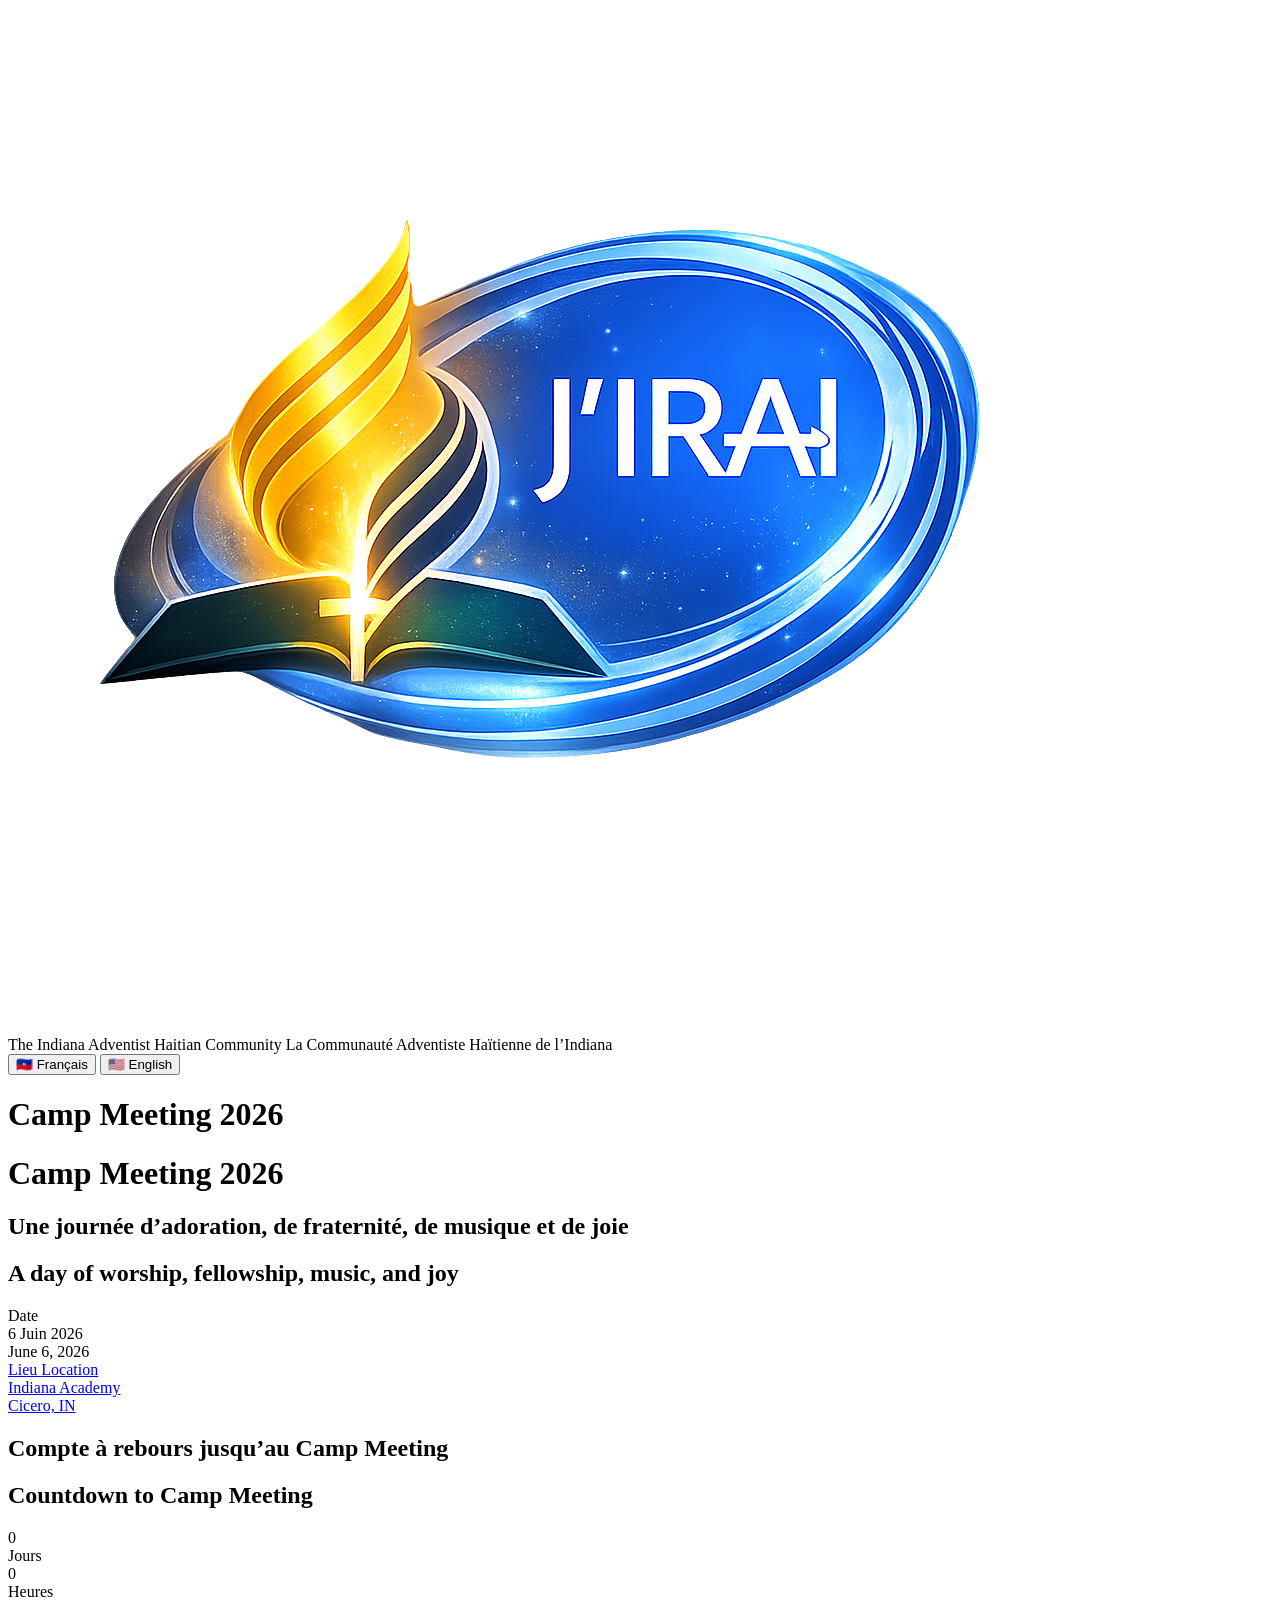
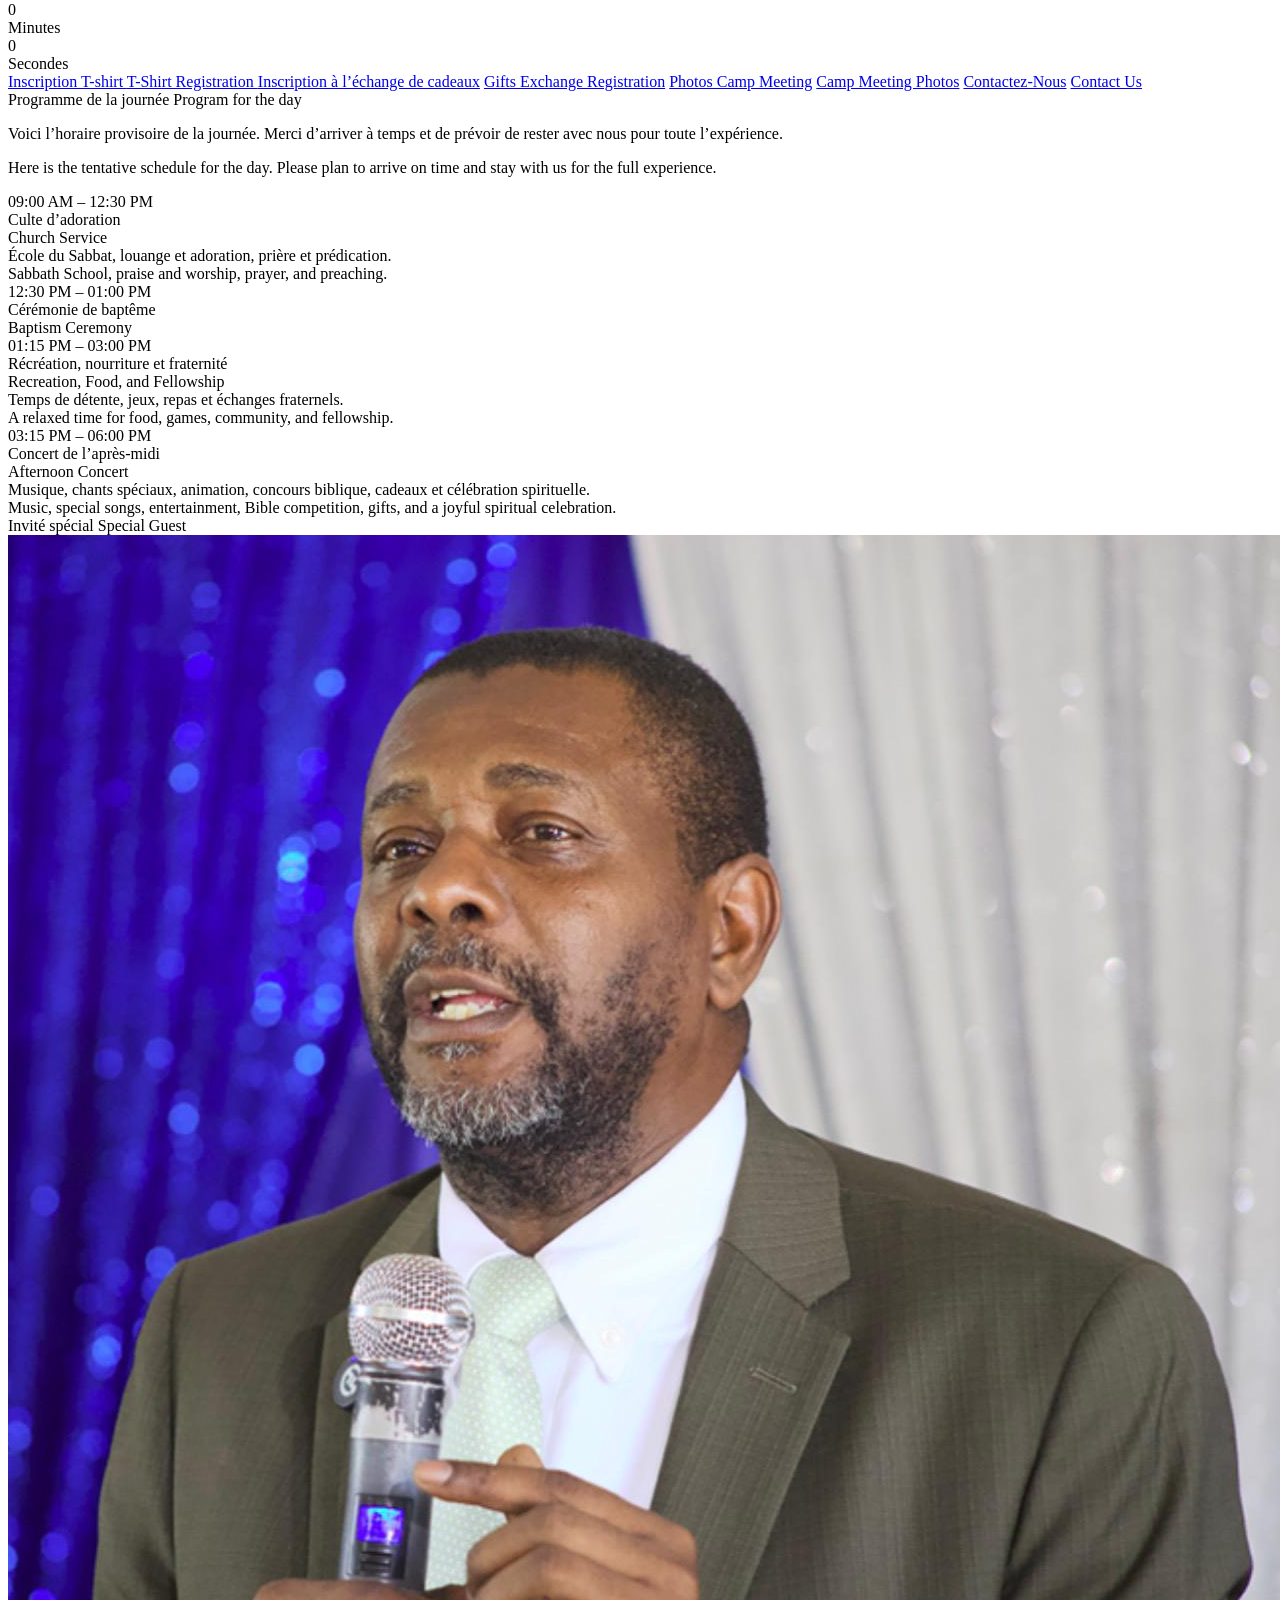
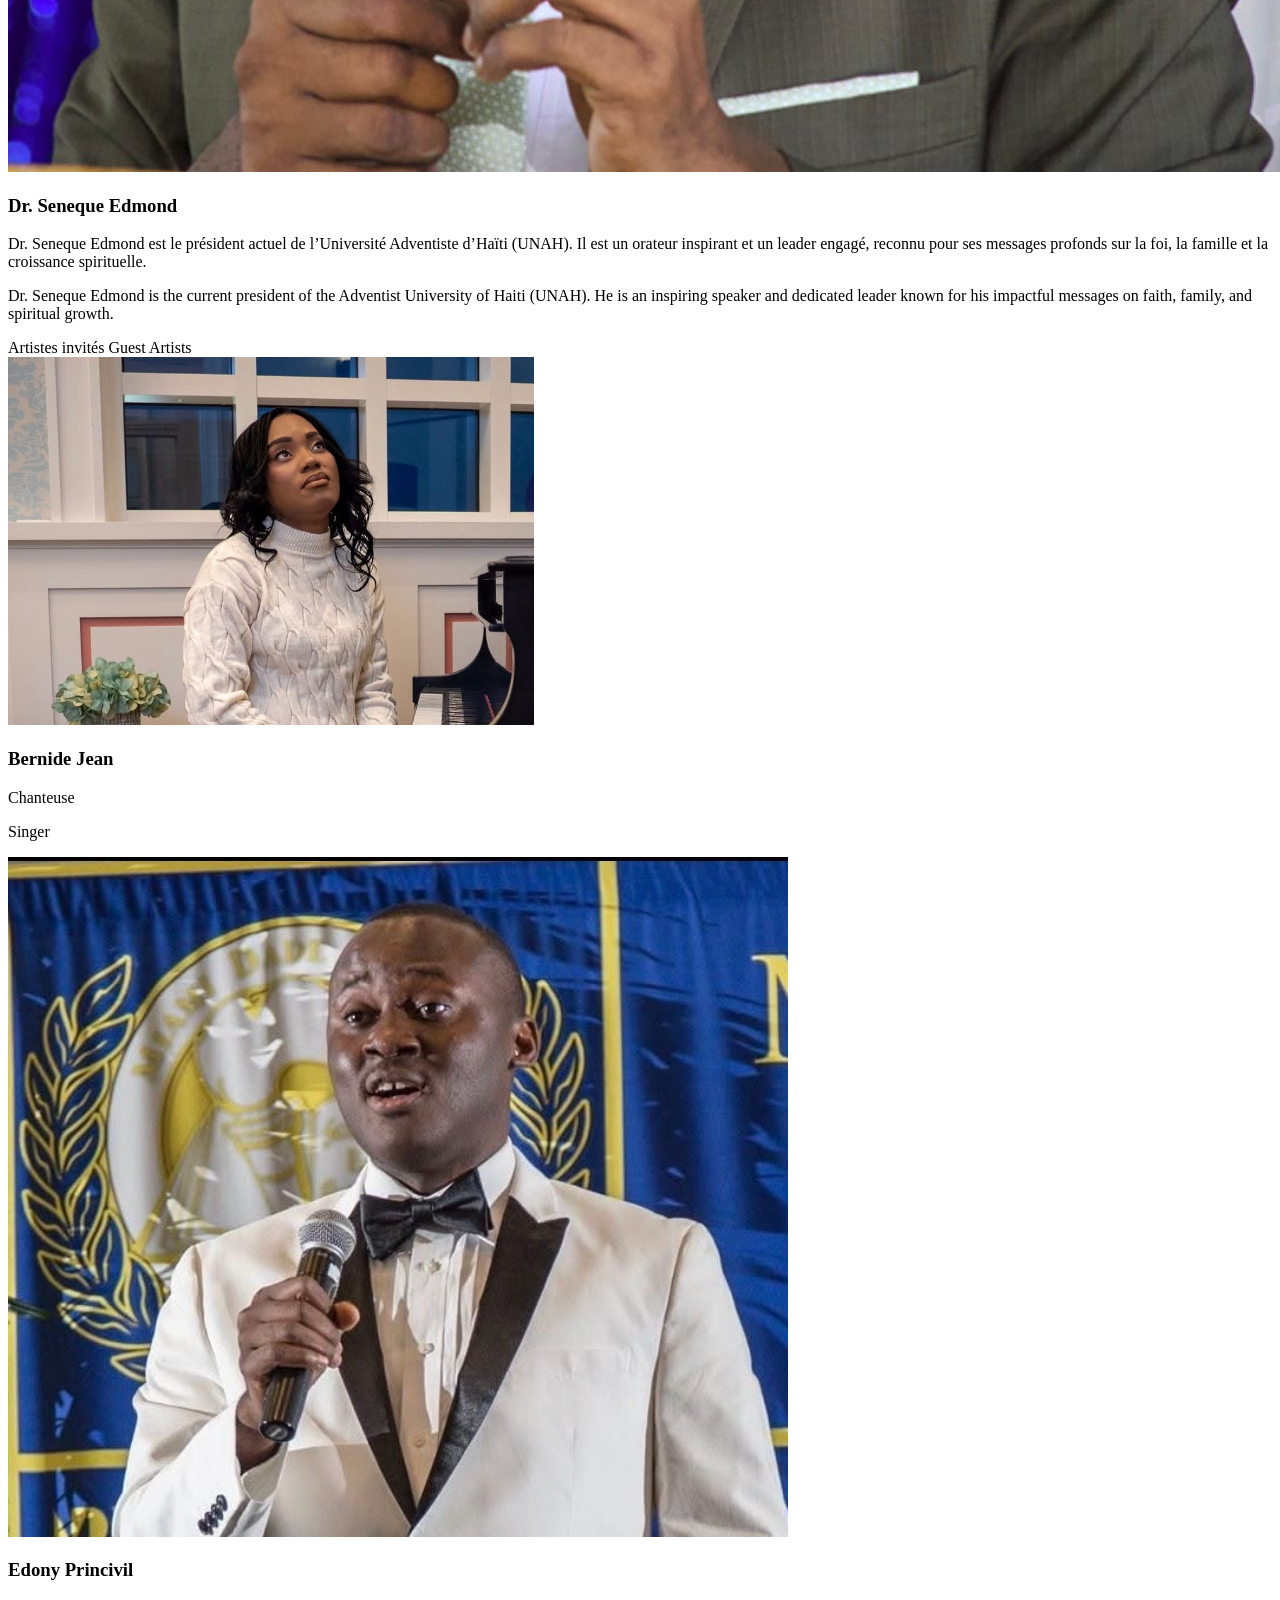
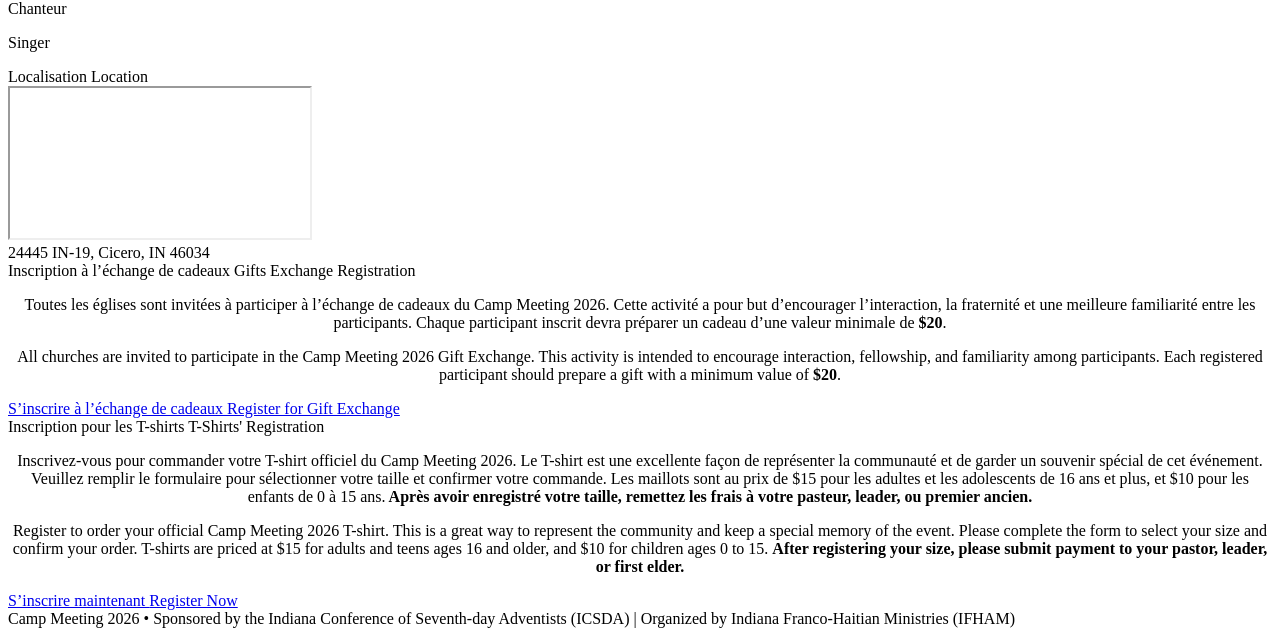
==== commit a1fd4277: "Update index.html" ====
--- a/index.html
+++ b/index.html
@@ -4,696 +4,7 @@
   <meta charset="UTF-8" />
   <meta name="viewport" content="width=device-width, initial-scale=1.0" />
   <title>Camp Meeting 2026</title>
-  <style>
-    :root{
-      --navy:#113a6b;
-      --blue:#1f5ea8;
-      --gold:#d6a84f;
-      --gold-light:#f7d97a;
-      --gold-pale:#fff6c7;
-      --cream:#fbf7ef;
-      --red:#b83333;
-      --text:#1f2937;
-      --muted:#6b7280;
-      --white:#ffffff;
-      --shadow:0 12px 30px rgba(17,58,107,.14);
-      --shadow-soft:0 16px 36px rgba(17,58,107,.12);
-      --radius:24px;
-    }
-
-    *{box-sizing:border-box}
-    html{scroll-behavior:smooth}
-
-    body{
-      margin:0;
-      font-family:Arial, Helvetica, sans-serif;
-      color:var(--text);
-      background:
-        radial-gradient(circle at top right, rgba(214,168,79,.18), transparent 28%),
-        linear-gradient(180deg, #eef4fb 0%, #f8fafc 45%, #fffaf1 100%);
-    }
-
-    a{color:inherit}
-
-    .hero{
-      position:relative;
-      overflow:hidden;
-      padding:22px 18px 46px;
-      background:
-        linear-gradient(135deg, rgba(10,34,63,.78), rgba(24,84,150,.68)),
-        url('images/indiana-academy.jpg') center/cover no-repeat;
-      color:var(--white);
-      z-index:1;
-    }
-
-    .hero::before{
-      content:"";
-      position:absolute;
-      inset:0;
-      background:radial-gradient(circle at top center, rgba(255,255,255,.08), transparent 45%);
-      z-index:0;
-    }
-
-    .hero::after{
-      content:"";
-      position:absolute;
-      inset:auto -10% -80px -10%;
-      height:160px;
-      background:var(--cream);
-      border-radius:50% 50% 0 0 / 100% 100% 0 0;
-      opacity:.95;
-    }
-
-    .clouds{
-      position:absolute;
-      top:0;
-      left:0;
-      width:200%;
-      height:100%;
-      background:url('images/cloud.png') repeat-x;
-      background-size:auto 100%;
-      opacity:.28;
-      animation:moveClouds 70s linear infinite;
-      z-index:1;
-      pointer-events:none;
-    }
-
-    @keyframes moveClouds{
-      from{transform:translateX(0)}
-      to{transform:translateX(-50%)}
-    }
-
-    .wrap{
-      max-width:1150px;
-      margin:0 auto;
-      position:relative;
-      z-index:2;
-    }
-
-    .topbar{
-      display:flex;
-      align-items:center;
-      gap:14px;
-      margin-bottom:28px;
-      flex-wrap:wrap;
-    }
-
-    .logo img{
-      height:150px;
-      width:auto;
-      object-fit:contain;
-      position:relative;
-      z-index:3;
-      flex-shrink:0;
-    }
-
-    @media (min-width:768px){
-      .logo img{height:170px}
-    }
-
-    .logo-text{
-      position:relative;
-      z-index:1;
-      margin-left:-40px;
-      font-size:15px;
-      font-weight:500;
-      color:#ffffff;
-      padding:10px 40px;
-      border-radius:8px;
-      background:linear-gradient(
-        to right,
-        rgba(255,255,255,0.25),
-        rgba(255,255,255,0.00)
-      );
-      backdrop-filter:blur(8px);
-    }
-
-    .logo-text span{display:none}
-    .logo-text span.active{display:inline}
-
-    .lang-toggle{
-      margin-left:auto;
-      display:flex;
-      gap:8px;
-      background:rgba(255,255,255,.14);
-      padding:6px;
-      border-radius:999px;
-      backdrop-filter:blur(6px);
-    }
-
-    .lang-btn{
-      border:none;
-      background:transparent;
-      color:#fff;
-      padding:10px 14px;
-      border-radius:999px;
-      cursor:pointer;
-      font-weight:700;
-      font-size:14px;
-    }
-
-    .lang-btn.active{
-      background:#fff;
-      color:var(--navy);
-    }
-
-    .hero-title-center{
-      text-align:center;
-      margin-bottom:18px;
-    }
-
-    .hero-title-center h1{
-      font-size:clamp(54px, 8vw, 96px);
-      margin:0;
-      font-weight:900;
-      letter-spacing:-0.03em;
-      line-height:1.02;
-      background:linear-gradient(
-        180deg,
-        var(--gold-pale) 0%,
-        var(--gold-light) 22%,
-        var(--gold) 52%,
-        #fff0ad 68%,
-        #b8851f 100%
-      );
-      -webkit-background-clip:text;
-      -webkit-text-fill-color:transparent;
-      background-clip:text;
-      color:transparent;
-      text-shadow:0 6px 24px rgba(0,0,0,.25);
-    }
-
-    .hero-subtitle{
-      font-size:clamp(16px, 2.6vw, 24px);
-      font-weight:800;
-      line-height:3;
-      margin:10px auto 22px;
-      color:#ffffff;
-      text-align:center;
-      max-width:900px;
-      text-shadow:0 4px 20px rgba(0,0,0,.35);
-    }
-
-    .hero-meta-center{
-      display:flex;
-      justify-content:center;
-      gap:18px;
-      margin:0 auto 22px;
-      max-width:760px;
-      flex-wrap:wrap;
-    }
-
-    .meta-card{
-      flex:1 1 280px;
-      background:rgba(255,255,255,.14);
-      border:1px solid rgba(255,255,255,.22);
-      border-radius:20px;
-      padding:18px;
-      text-align:center;
-      backdrop-filter:blur(8px);
-      box-shadow:0 10px 24px rgba(0,0,0,.12);
-    }
-
-    .meta-link{
-      text-decoration:none;
-      cursor:pointer;
-      transition:.22s ease;
-    }
-
-    .meta-link:hover{
-      transform:translateY(-2px) scale(1.01);
-      background:rgba(255,255,255,.22);
-    }
-
-    .meta-label{
-      display:block;
-      font-size:12px;
-      letter-spacing:.12em;
-      text-transform:uppercase;
-      opacity:.82;
-      margin-bottom:8px;
-    }
-
-    .meta-value{
-      font-size:19px;
-      line-height:1.4;
-      font-weight:800;
-    }
-
-    .full-width-countdown{
-      max-width:980px;
-      margin:0 auto 18px;
-      padding:26px;
-      border-radius:28px;
-      background:rgba(255,255,255,.97);
-      box-shadow:0 18px 45px rgba(8,24,48,.18);
-    }
-
-    .full-width-countdown h2{
-      margin:0 0 18px;
-      font-size:24px;
-      text-align:center;
-      color:var(--navy);
-    }
-
-    .count-grid{
-      display:grid;
-      grid-template-columns:repeat(4,1fr);
-      gap:14px;
-    }
-
-    .count-box{
-      background:linear-gradient(180deg, #fffaf0, #f8f3e8);
-      border-radius:22px;
-      padding:26px 16px;
-      text-align:center;
-      border:1px solid rgba(17,58,107,.08);
-      box-shadow:inset 0 1px 0 rgba(255,255,255,.8);
-    }
-
-    .count-num{
-      display:block;
-      font-size:clamp(28px, 4vw, 42px);
-      font-weight:900;
-      color:var(--red);
-      line-height:1;
-    }
-
-    .count-label{
-      margin-top:8px;
-      font-size:12px;
-      letter-spacing:.1em;
-      text-transform:uppercase;
-      color:var(--muted);
-    }
-
-    .hero-actions{
-      display:flex;
-      justify-content:center;
-      flex-wrap:wrap;
-      gap:12px;
-      margin-top:10px;
-    }
-
-    .btn{
-      display:inline-flex;
-      justify-content:center;
-      align-items:center;
-      min-height:52px;
-      padding:14px 22px;
-      border-radius:999px;
-      text-decoration:none;
-      font-weight:800;
-      transition:.22s ease;
-      box-shadow:0 10px 24px rgba(0,0,0,.12);
-    }
-
-    .btn-primary{
-      background:linear-gradient(180deg, #f4d985, #d6a84f);
-      color:#2f2410;
-    }
-
-    .btn-secondary{
-      background:rgba(255,255,255,.94);
-      color:var(--navy);
-    }
-
-    .btn-outline{
-      background:transparent;
-      color:var(--navy);
-      border:2px solid rgba(17,58,107,.18);
-    }
-
-    .btn:hover{
-      transform:translateY(-2px) scale(1.01);
-    }
-
-    main{
-      max-width:1150px;
-      margin:-25px auto 40px;
-      padding:0 18px;
-      position:relative;
-      z-index:3;
-    }
-
-    .grid{
-      display:grid;
-      grid-template-columns:1.2fr .8fr;
-      gap:22px;
-      margin-bottom:22px;
-    }
-
-    .card{
-      background:rgba(255,255,255,.98);
-      border-radius:26px;
-      box-shadow:0 16px 36px rgba(17,58,107,.12);
-      padding:26px;
-      border:1px solid rgba(17,58,107,.06);
-    }
-
-    .card h2{
-      margin:0 0 14px;
-      color:var(--navy);
-      font-size:30px;
-    }
-
-    .card p{
-      line-height:1.6;
-      margin:0 0 12px;
-    }
-
-    .eyebrow{
-      display:inline-block;
-      font-size:13px;
-      letter-spacing:.16em;
-      text-transform:uppercase;
-      color:var(--blue);
-      font-weight:800;
-      margin-bottom:12px;
-    }
-
-    .schedule-list{
-      display:grid;
-      gap:12px;
-      margin-top:12px;
-    }
-
-    .schedule-item{
-      display:grid;
-      grid-template-columns:165px 1fr;
-      gap:14px;
-      align-items:start;
-      padding:18px;
-      border-radius:20px;
-      background:linear-gradient(180deg, #f9fbff, #f7f8fb);
-      border:1px solid rgba(17,58,107,.08);
-      box-shadow:0 8px 20px rgba(17,58,107,.05);
-    }
-
-    .time{
-      font-weight:900;
-      color:var(--red);
-      line-height:1.4;
-    }
-
-    .event{
-      font-weight:800;
-      color:var(--navy);
-      margin-bottom:4px;
-    }
-
-    .muted{
-      color:var(--muted);
-    }
-
-    .guest-feature{
-      display:flex;
-      flex-direction:column;
-      align-items:center;
-      text-align:center;
-      padding:22px;
-      border-radius:20px;
-      background:linear-gradient(180deg, #fffaf0, #fff);
-      border:1px solid rgba(17,58,107,.08);
-    }
-
-    .guest-img{
-      width:270px;
-      height:270px;
-      object-fit:cover;
-      border-radius:50%;
-      border:5px solid rgba(214,168,79,.75);
-      box-shadow:0 12px 30px rgba(0,0,0,.16);
-      margin-bottom:14px;
-    }
-
-    .guest-name{
-      margin:6px 0 10px;
-      color:var(--navy);
-      font-size:24px;
-    }
-
-    .guest-bio{
-      margin:0;
-      color:var(--muted);
-      line-height:1.65;
-      max-width:500px;
-    }
-
-    .speaker-grid{
-      display:grid;
-      grid-template-columns:repeat(2,1fr);
-      gap:14px;
-      margin-top:8px;
-    }
-
-    .speaker{
-      border-radius:22px;
-      padding:22px;
-      background:linear-gradient(180deg, #fff, #f8fbff);
-      border:1px solid rgba(17,58,107,.08);
-      text-align:center;
-      box-shadow:0 10px 24px rgba(17,58,107,.06);
-    }
-
-    .artist-img{
-      width:190px;
-      height:190px;
-      object-fit:cover;
-      border-radius:50%;
-      margin:0 auto 14px;
-      display:block;
-      border:4px solid rgba(214,168,79,.7);
-      box-shadow:0 10px 24px rgba(0,0,0,.14);
-    }
-
-    .speaker:hover .artist-img{
-      transform:scale(1.05);
-      transition:.2s ease;
-    }
-
-    .speaker h3{
-      margin:0 0 6px;
-      color:var(--navy);
-      font-size:20px;
-    }
-
-    .speaker p{
-      margin:0;
-      font-size:15px;
-      color:var(--muted);
-      line-height:1.55;
-    }
-
-    .map-box{
-      overflow:hidden;
-      border-radius:22px;
-      border:1px solid rgba(17,58,107,.08);
-      background:linear-gradient(180deg,#f9fbff,#f2f6fc);
-      padding:16px;
-      box-shadow:0 10px 24px rgba(17,58,107,.06);
-    }
-
-    .map-embed{
-      width:100%;
-      height:320px;
-      border:0;
-      border-radius:16px;
-      display:block;
-      background:#f3f4f6;
-    }
-
-    .info-row{
-      padding:14px 16px;
-      border-radius:16px;
-      background:var(--cream);
-      border:1px solid rgba(17,58,107,.08);
-      text-align:center;
-      margin-top:16px;
-    }
-
-    .shirt-box{
-      background:linear-gradient(180deg, #fff8ea, #fff);
-      border:1px solid rgba(214,168,79,.35);
-    }
-
-    .contact-grid{
-      display:grid;
-      grid-template-columns:repeat(3,1fr);
-      gap:14px;
-      margin-top:12px;
-    }
-
-    .contact-item{
-      background:linear-gradient(180deg, #fff, #f8fbff);
-      border:1px solid rgba(17,58,107,.08);
-      border-radius:20px;
-      padding:20px;
-      text-align:center;
-    }
-
-    .contact-item h3{
-      margin:0 0 8px;
-      font-size:18px;
-      color:var(--navy);
-    }
-
-    footer{
-      max-width:1050px;
-      margin:0 auto 30px;
-      padding:0 18px;
-      color:var(--muted);
-      text-align:center;
-      font-size:14px;
-    }
-
-    [data-lang]{display:none}
-    [data-lang].active{display:block}
-
-    @media (max-width:900px){
-      .grid{
-        grid-template-columns:1fr;
-      }
-
-      .count-grid{
-        grid-template-columns:repeat(2,1fr);
-      }
-
-      .speaker-grid,
-      .contact-grid{
-        grid-template-columns:1fr;
-      }
-    }
-
-    @media (max-width:680px){
-      .logo-text{
-        font-size:14px;
-        margin-left:0;
-      }
-
-      .lang-toggle{
-        margin-left:0;
-        justify-content:center;
-        width:100%;
-      }
-
-      .hero{
-        padding:16px 14px 34px;
-      }
-
-      main{
-        padding:0 14px;
-      }
-
-      .card{
-        padding:20px;
-      }
-
-      .schedule-item{
-        grid-template-columns:1fr;
-      }
-
-      .hero-title-center h1{
-        font-size:clamp(42px, 11vw, 64px);
-      }
-
-      .hero-subtitle{
-        font-size:20px;
-        line-height:1.35;
-      }
-
-      .full-width-countdown{
-        padding:18px;
-      }
-
-      .hero-actions{
-        gap:10px;
-      }
-
-      .btn{
-        width:100%;
-      }
-
-      .map-embed{
-        height:260px;
-      }
-
-      .guest-img{
-        width:220px;
-        height:220px;
-      }
-
-      .artist-img{
-        width:160px;
-        height:160px;
-      }
-    }
-
-    /* ================================
-       Mobile-friendly responsive fixes
-       Added to improve phone/tablet layout
-       ================================ */
-    html, body{ max-width:100%; overflow-x:hidden; }
-    img, iframe{ max-width:100%; }
-
-    @media (max-width: 900px){
-      .wrap, main, footer{ width:100%; }
-      .grid{ grid-template-columns:1fr !important; }
-      .hero-meta-center, .hero-meta{ display:grid; grid-template-columns:1fr; gap:12px; width:100%; }
-      .meta-card{ width:100%; }
-      .speaker-grid, .contact-grid{ grid-template-columns:1fr !important; }
-    }
-
-    @media (max-width: 700px){
-      .hero{ padding:14px 12px 34px !important; background-position:center top; }
-      .hero::after{ height:90px; bottom:-46px; }
-      .topbar{ display:grid; grid-template-columns:1fr; justify-items:center; text-align:center; gap:10px; margin-bottom:18px; }
-      .logo img{ height:96px !important; max-width:140px; }
-      .logo-text{ margin-left:0 !important; padding:9px 14px !important; width:100%; max-width:360px; font-size:13px !important; line-height:1.35; background:rgba(255,255,255,.16); }
-      .lang-toggle{ margin-left:0 !important; width:100%; max-width:360px; justify-content:center; flex-wrap:wrap; border-radius:18px; }
-      .lang-btn{ flex:1 1 130px; padding:10px 8px; font-size:13px; }
-      .hero-title-center{ margin-bottom:12px; }
-      .hero-title-center h1{ font-size:clamp(34px, 13vw, 52px) !important; line-height:1.05; overflow-wrap:anywhere; }
-      .hero-subtitle{ font-size:clamp(16px, 5vw, 20px) !important; line-height:1.35 !important; margin:10px auto 16px !important; }
-      .full-width-countdown{ padding:16px 12px !important; border-radius:20px !important; margin-bottom:16px !important; }
-      .full-width-countdown h2{ font-size:19px !important; }
-      .count-grid{ grid-template-columns:repeat(2, minmax(0,1fr)) !important; gap:10px !important; }
-      .count-box{ padding:16px 8px !important; border-radius:16px !important; }
-      .count-num{ font-size:32px !important; }
-      .count-label{ font-size:10px !important; letter-spacing:.08em !important; }
-      .hero-actions, .btn-row{ width:100%; display:grid !important; grid-template-columns:1fr; gap:10px; }
-      .btn{ width:100%; min-height:48px; padding:13px 16px; text-align:center; }
-      main{ margin:-16px auto 30px !important; padding:0 12px !important; }
-      .card{ padding:18px !important; border-radius:20px !important; }
-      .card h2{ font-size:24px !important; line-height:1.2; }
-      .card p{ font-size:15px; }
-      .schedule-item{ grid-template-columns:1fr !important; padding:15px !important; }
-      .guest-img{ width:min(210px, 78vw) !important; height:min(210px, 78vw) !important; }
-      .artist-img{ width:min(155px, 66vw) !important; height:min(155px, 66vw) !important; }
-      .map-box{ min-height:auto !important; }
-      .map-embed{ height:300px !important; }
-      footer{ font-size:12px; line-height:1.5; padding:0 14px; }
-    }
-
-    @media (max-width: 520px){
-      .filter-bar{ display:grid !important; grid-template-columns:1fr; gap:10px; }
-      .filter-btn{ width:100%; padding:13px 14px; }
-      .gallery{ grid-template-columns:1fr !important; }
-      .photo-card{ min-height:auto !important; }
-      .photo-card img{ height:230px !important; }
-      .photo-label{ font-size:13px; }
-      .lightbox{ padding:12px !important; }
-      .lightbox img{ max-height:72vh !important; }
-      .lightbox-btn{ width:42px !important; height:42px !important; font-size:30px !important; }
-      .prev{ left:8px !important; }
-      .next{ right:8px !important; }
-    }
-
-    @media (max-width: 390px){
-      .count-grid{ grid-template-columns:1fr !important; }
-      .hero-title-center h1{ font-size:36px !important; }
-    }
-  </style>
+  <link rel="stylesheet" href="style.css" />
 </head>
 <body>
   <header class="hero">
@@ -784,12 +95,16 @@
           T-Shirt Registration
         </a>
 
+		<a class="btn btn-secondary active" data-lang="frht" href="#gift-exchange">Inscription à l’échange de cadeaux</a>
+		<a class="btn btn-secondary" data-lang="en" href="#gift-exchange">Gifts Exchange Registration</a>
+		
         <a class="btn btn-secondary active" data-lang="frht" href="photos.html">Photos Camp Meeting</a>
         <a class="btn btn-secondary" data-lang="en" href="photos.html">Camp Meeting Photos</a>
 
         <a class="btn btn-secondary active" data-lang="frht" href="contact.html">Contactez-Nous</a>
         <a class="btn btn-secondary" data-lang="en" href="contact.html">Contact Us</a>
-      </div>
+ 
+ </div>
     </div>
   </header>
 
@@ -909,6 +224,49 @@
       </div>
     </section>
 
+
+    <section class="card shirt-box" id="gift-exchange">
+      <span class="eyebrow active" data-lang="frht" style="text-align:center;">
+        Inscription à l’échange de cadeaux
+      </span>
+
+      <span class="eyebrow" data-lang="en" style="text-align:center;">
+        Gifts Exchange Registration
+      </span>
+
+      <p data-lang="frht" class="active" style="text-align:center;">
+        Toutes les églises sont invitées à participer à l’échange de cadeaux du Camp Meeting 2026.
+        Cette activité a pour but d’encourager l’interaction, la fraternité et une meilleure familiarité entre les participants.
+        Chaque participant inscrit devra préparer un cadeau d’une valeur minimale de <strong>$20</strong>.
+      </p>
+
+      <p data-lang="en" style="text-align:center;">
+        All churches are invited to participate in the Camp Meeting 2026 Gift Exchange.
+        This activity is intended to encourage interaction, fellowship, and familiarity among participants.
+        Each registered participant should prepare a gift with a minimum value of <strong>$20</strong>.
+      </p>
+
+      <div class="hero-actions">
+        <a class="btn btn-primary active"
+           data-lang="frht"
+           href="#"
+           target="_blank"
+           rel="noopener">
+          S’inscrire à l’échange de cadeaux
+        </a>
+
+        <a class="btn btn-primary"
+           data-lang="en"
+           href="#"
+           target="_blank"
+           rel="noopener">
+          Register for Gift Exchange
+        </a>
+      </div>
+    </section>
+
+
+
     <section class="card shirt-box" id="tshirt" >
 	
       <span class="eyebrow active" data-lang="frht" style="text-align:center;"> Inscription pour les T-shirts</span>
